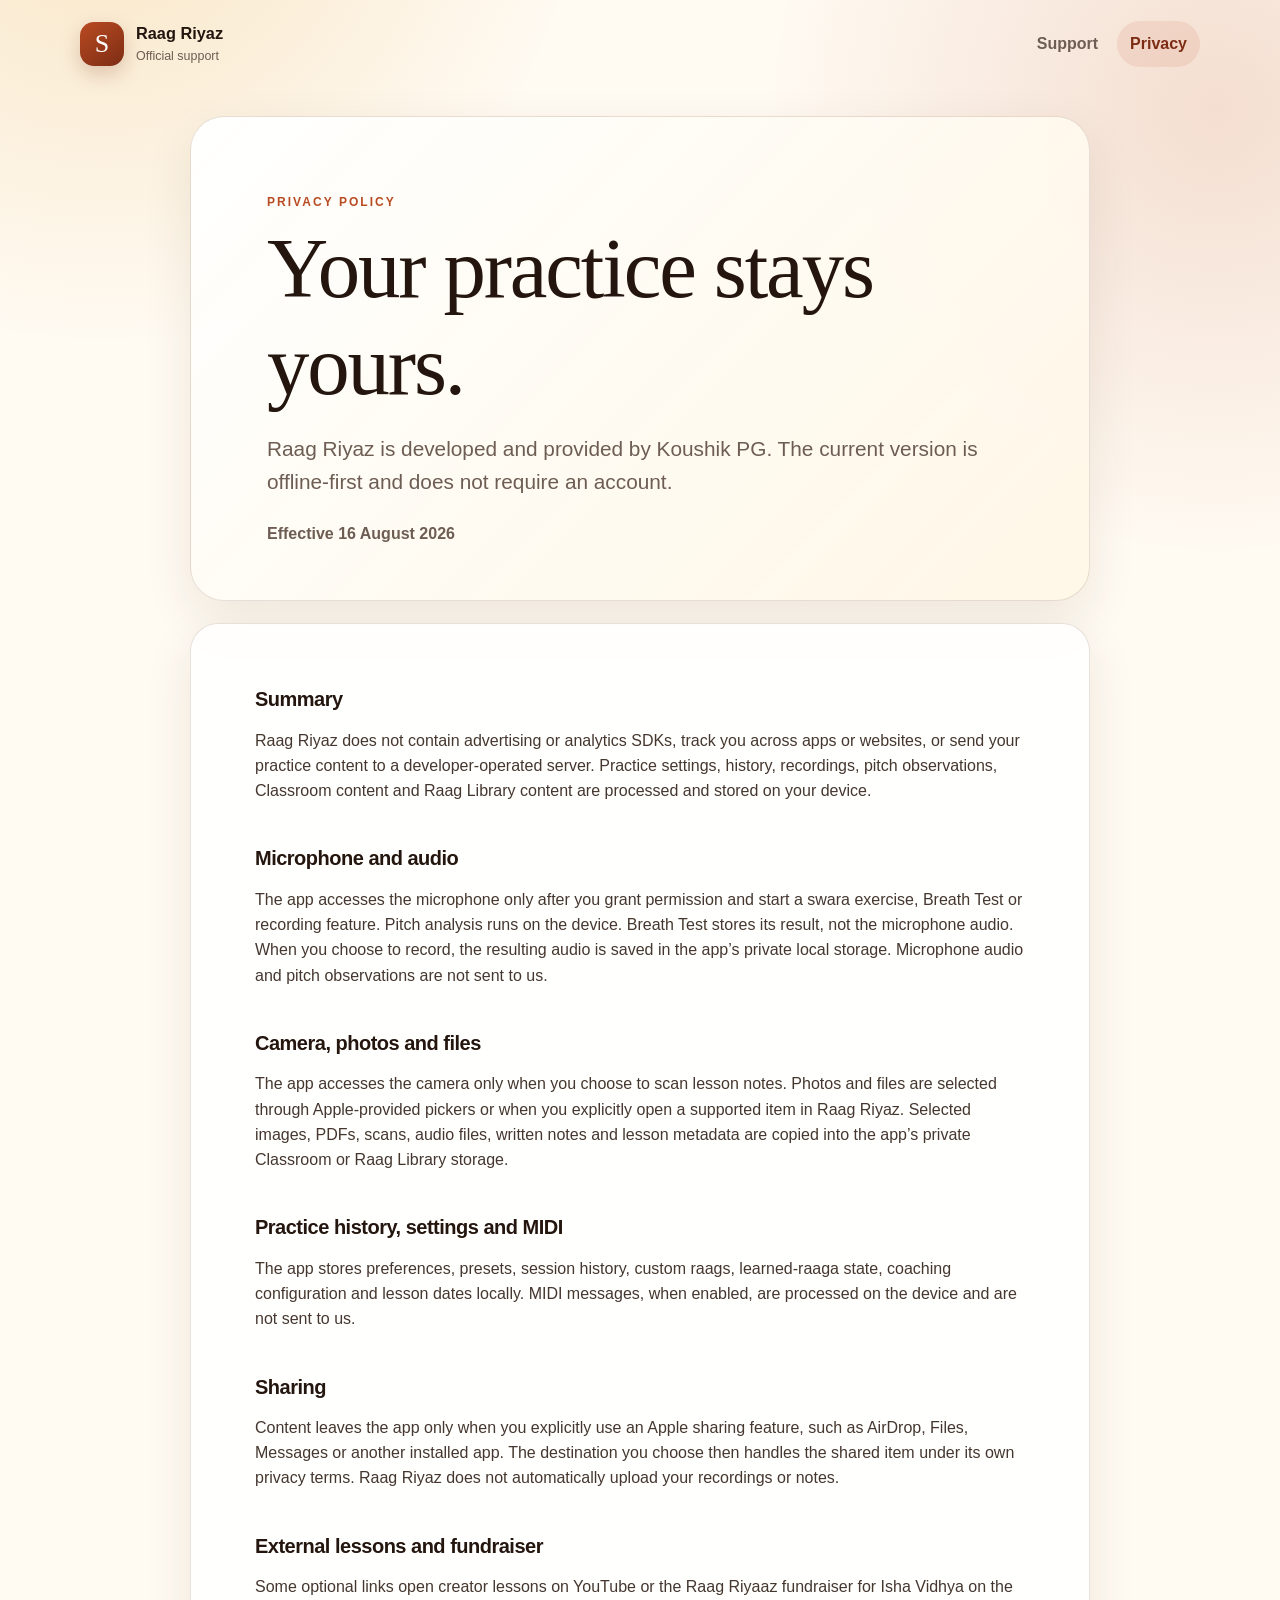
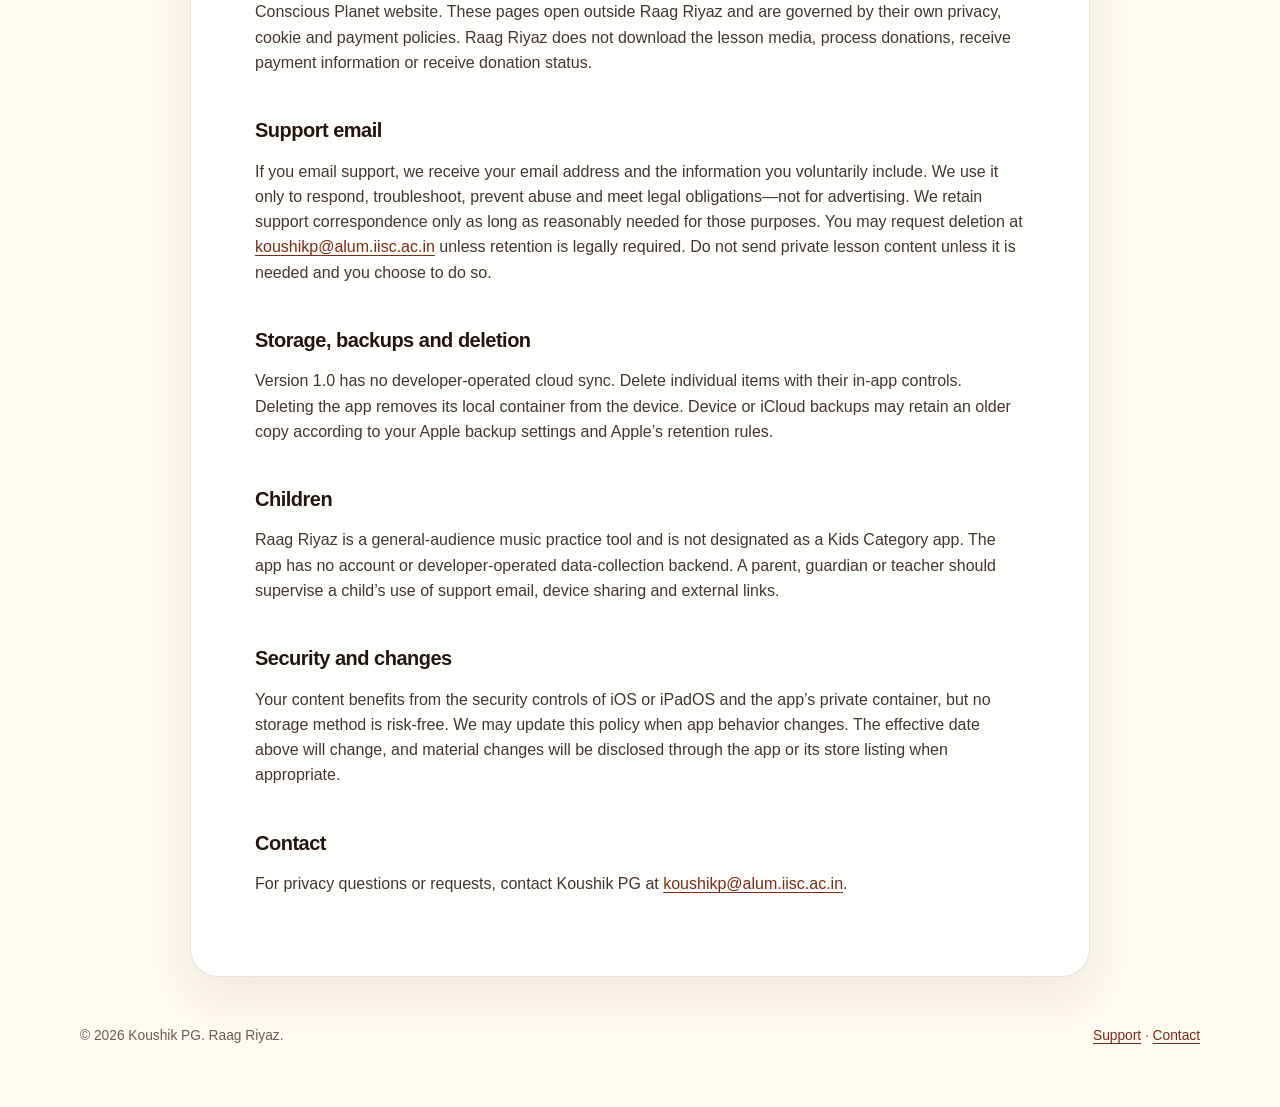
==== privacy.html @ 9dfd4de0 "Clarify support email and child privacy terms" ====
<!doctype html>
<html lang="en">
<head>
  <meta charset="utf-8">
  <meta name="viewport" content="width=device-width, initial-scale=1">
  <meta name="description" content="Privacy Policy for Raag Riyaz.">
  <title>Privacy Policy — Raag Riyaz</title>
  <link rel="stylesheet" href="styles.css">
</head>
<body>
  <header class="site-header">
    <a class="brand" href="index.html" aria-label="Raag Riyaz support home">
      <span class="brand-mark" aria-hidden="true">S</span>
      <span><strong>Raag Riyaz</strong><small>Official support</small></span>
    </a>
    <nav aria-label="Support navigation">
      <a href="index.html">Support</a>
      <a aria-current="page" href="privacy.html">Privacy</a>
    </nav>
  </header>

  <main class="policy">
    <section class="hero compact">
      <p class="eyebrow">PRIVACY POLICY</p>
      <h1>Your practice stays yours.</h1>
      <p class="lede">Raag Riyaz is developed and provided by Koushik PG. The current version is offline-first and does not require an account.</p>
      <p class="effective">Effective 16 August 2026</p>
    </section>

    <article class="policy-body">
      <h2>Summary</h2>
      <p>Raag Riyaz does not contain advertising or analytics SDKs, track you across apps or websites, or send your practice content to a developer-operated server. Practice settings, history, recordings, pitch observations, Classroom content and Raag Library content are processed and stored on your device.</p>

      <h2>Microphone and audio</h2>
      <p>The app accesses the microphone only after you grant permission and start a swara exercise, Breath Test or recording feature. Pitch analysis runs on the device. Breath Test stores its result, not the microphone audio. When you choose to record, the resulting audio is saved in the app’s private local storage. Microphone audio and pitch observations are not sent to us.</p>

      <h2>Camera, photos and files</h2>
      <p>The app accesses the camera only when you choose to scan lesson notes. Photos and files are selected through Apple-provided pickers or when you explicitly open a supported item in Raag Riyaz. Selected images, PDFs, scans, audio files, written notes and lesson metadata are copied into the app’s private Classroom or Raag Library storage.</p>

      <h2>Practice history, settings and MIDI</h2>
      <p>The app stores preferences, presets, session history, custom raags, learned-raaga state, coaching configuration and lesson dates locally. MIDI messages, when enabled, are processed on the device and are not sent to us.</p>

      <h2>Sharing</h2>
      <p>Content leaves the app only when you explicitly use an Apple sharing feature, such as AirDrop, Files, Messages or another installed app. The destination you choose then handles the shared item under its own privacy terms. Raag Riyaz does not automatically upload your recordings or notes.</p>

      <h2>External lessons and fundraiser</h2>
      <p>Some optional links open creator lessons on YouTube or the Raag Riyaaz fundraiser for Isha Vidhya on the Conscious Planet website. These pages open outside Raag Riyaz and are governed by their own privacy, cookie and payment policies. Raag Riyaz does not download the lesson media, process donations, receive payment information or receive donation status.</p>

      <h2>Support email</h2>
      <p>If you email support, we receive your email address and the information you voluntarily include. We use it only to respond, troubleshoot, prevent abuse and meet legal obligations—not for advertising. We retain support correspondence only as long as reasonably needed for those purposes. You may request deletion at <a href="mailto:koushikp@alum.iisc.ac.in">koushikp@alum.iisc.ac.in</a> unless retention is legally required. Do not send private lesson content unless it is needed and you choose to do so.</p>

      <h2>Storage, backups and deletion</h2>
      <p>Version 1.0 has no developer-operated cloud sync. Delete individual items with their in-app controls. Deleting the app removes its local container from the device. Device or iCloud backups may retain an older copy according to your Apple backup settings and Apple’s retention rules.</p>

      <h2>Children</h2>
      <p>Raag Riyaz is a general-audience music practice tool and is not designated as a Kids Category app. The app has no account or developer-operated data-collection backend. A parent, guardian or teacher should supervise a child’s use of support email, device sharing and external links.</p>

      <h2>Security and changes</h2>
      <p>Your content benefits from the security controls of iOS or iPadOS and the app’s private container, but no storage method is risk-free. We may update this policy when app behavior changes. The effective date above will change, and material changes will be disclosed through the app or its store listing when appropriate.</p>

      <h2>Contact</h2>
      <p>For privacy questions or requests, contact Koushik PG at <a href="mailto:koushikp@alum.iisc.ac.in">koushikp@alum.iisc.ac.in</a>.</p>
    </article>
  </main>

  <footer>
    <p>© 2026 Koushik PG. Raag Riyaz.</p>
    <p><a href="index.html">Support</a> · <a href="mailto:koushikp@alum.iisc.ac.in">Contact</a></p>
  </footer>
</body>
</html>
---- styles.css ----
:root {
  color-scheme: light;
  --ink: #24160f;
  --muted: #6d5d53;
  --paper: #fffaf2;
  --card: rgba(255, 255, 255, 0.86);
  --line: rgba(106, 64, 37, 0.16);
  --saffron: #b94b22;
  --saffron-dark: #7d2c14;
  --gold: #e5ad4b;
  --mint: #1f7569;
  --shadow: 0 18px 50px rgba(71, 39, 18, 0.09);
}

* { box-sizing: border-box; }

html { scroll-behavior: smooth; }

body {
  margin: 0;
  color: var(--ink);
  background:
    radial-gradient(circle at 8% -5%, rgba(229, 173, 75, 0.28), transparent 30rem),
    radial-gradient(circle at 95% 4%, rgba(185, 75, 34, 0.16), transparent 28rem),
    var(--paper);
  font-family: -apple-system, BlinkMacSystemFont, "Segoe UI", sans-serif;
  line-height: 1.58;
}

a { color: var(--saffron-dark); text-underline-offset: 0.2em; }
a:hover { color: var(--saffron); }

.site-header,
main,
footer {
  width: min(1120px, calc(100% - 40px));
  margin-inline: auto;
}

.site-header {
  min-height: 88px;
  display: flex;
  align-items: center;
  justify-content: space-between;
  gap: 24px;
}

.brand {
  display: inline-flex;
  align-items: center;
  gap: 12px;
  color: var(--ink);
  text-decoration: none;
}

.brand-mark {
  width: 44px;
  height: 44px;
  display: grid;
  place-items: center;
  border-radius: 14px;
  color: white;
  font-family: Georgia, serif;
  font-size: 26px;
  background: linear-gradient(145deg, var(--saffron), var(--saffron-dark));
  box-shadow: 0 8px 20px rgba(125, 44, 20, 0.22);
}

.brand strong,
.brand small { display: block; }
.brand strong { font-size: 1.02rem; }
.brand small { color: var(--muted); font-size: 0.78rem; }

nav { display: flex; align-items: center; gap: 6px; }
nav a {
  padding: 10px 13px;
  border-radius: 999px;
  color: var(--muted);
  text-decoration: none;
  font-weight: 650;
}
nav a[aria-current="page"] { color: var(--saffron-dark); background: rgba(185, 75, 34, 0.10); }

.hero {
  margin-top: 28px;
  padding: clamp(36px, 7vw, 76px);
  border: 1px solid var(--line);
  border-radius: 34px;
  background: linear-gradient(135deg, rgba(255,255,255,0.94), rgba(255,246,229,0.90));
  box-shadow: var(--shadow);
}

.hero.compact { padding-bottom: clamp(32px, 5vw, 54px); }
.eyebrow { margin: 0 0 8px; color: var(--saffron); font-size: 0.75rem; font-weight: 800; letter-spacing: 0.17em; }
h1, h2 { line-height: 1.14; letter-spacing: -0.025em; }
h1 { max-width: 780px; margin: 0; font-family: Georgia, serif; font-size: clamp(2.5rem, 7vw, 5.3rem); font-weight: 500; }
h2 { margin-top: 0; font-size: 1.25rem; }
.lede { max-width: 760px; margin: 20px 0 0; color: var(--muted); font-size: clamp(1.05rem, 2vw, 1.3rem); }
.effective { margin: 22px 0 0; color: var(--muted); font-weight: 650; }

.hero-actions { display: flex; flex-wrap: wrap; gap: 12px; margin-top: 30px; }
.button {
  min-height: 48px;
  display: inline-flex;
  align-items: center;
  justify-content: center;
  padding: 12px 19px;
  border-radius: 14px;
  font-weight: 750;
  text-decoration: none;
}
.button.primary { color: white; background: var(--saffron-dark); }
.button.primary:hover { color: white; background: var(--saffron); }
.button.secondary { color: var(--saffron-dark); border: 1px solid var(--line); background: white; }

.card-grid { display: grid; grid-template-columns: repeat(2, minmax(0, 1fr)); gap: 18px; margin-top: 22px; }
.card, .status-card, .policy-body {
  border: 1px solid var(--line);
  background: var(--card);
  box-shadow: var(--shadow);
}
.card { padding: 28px; border-radius: 24px; }
.card p:last-child { margin-bottom: 0; }
.note { color: var(--muted); font-size: 0.92rem; }
.status-card { margin-top: 22px; padding: 30px; border-radius: 24px; border-left: 5px solid var(--mint); }

.policy { width: min(900px, calc(100% - 40px)); }
.policy-body { margin-top: 22px; padding: clamp(28px, 6vw, 64px); border-radius: 28px; }
.policy-body h2 { margin-top: 2.2em; }
.policy-body h2:first-child { margin-top: 0; }
.policy-body p { color: #45372f; }

footer {
  display: flex;
  justify-content: space-between;
  gap: 18px;
  padding-block: 34px 46px;
  color: var(--muted);
  font-size: 0.86rem;
}

@media (max-width: 720px) {
  .site-header { align-items: flex-start; padding-top: 20px; }
  nav { flex-direction: column; align-items: stretch; }
  nav a { padding-block: 7px; }
  .hero { margin-top: 18px; padding: 30px 24px; border-radius: 26px; }
  .card-grid { grid-template-columns: 1fr; }
  footer { flex-direction: column; }
}

@media (prefers-reduced-motion: reduce) {
  html { scroll-behavior: auto; }
}
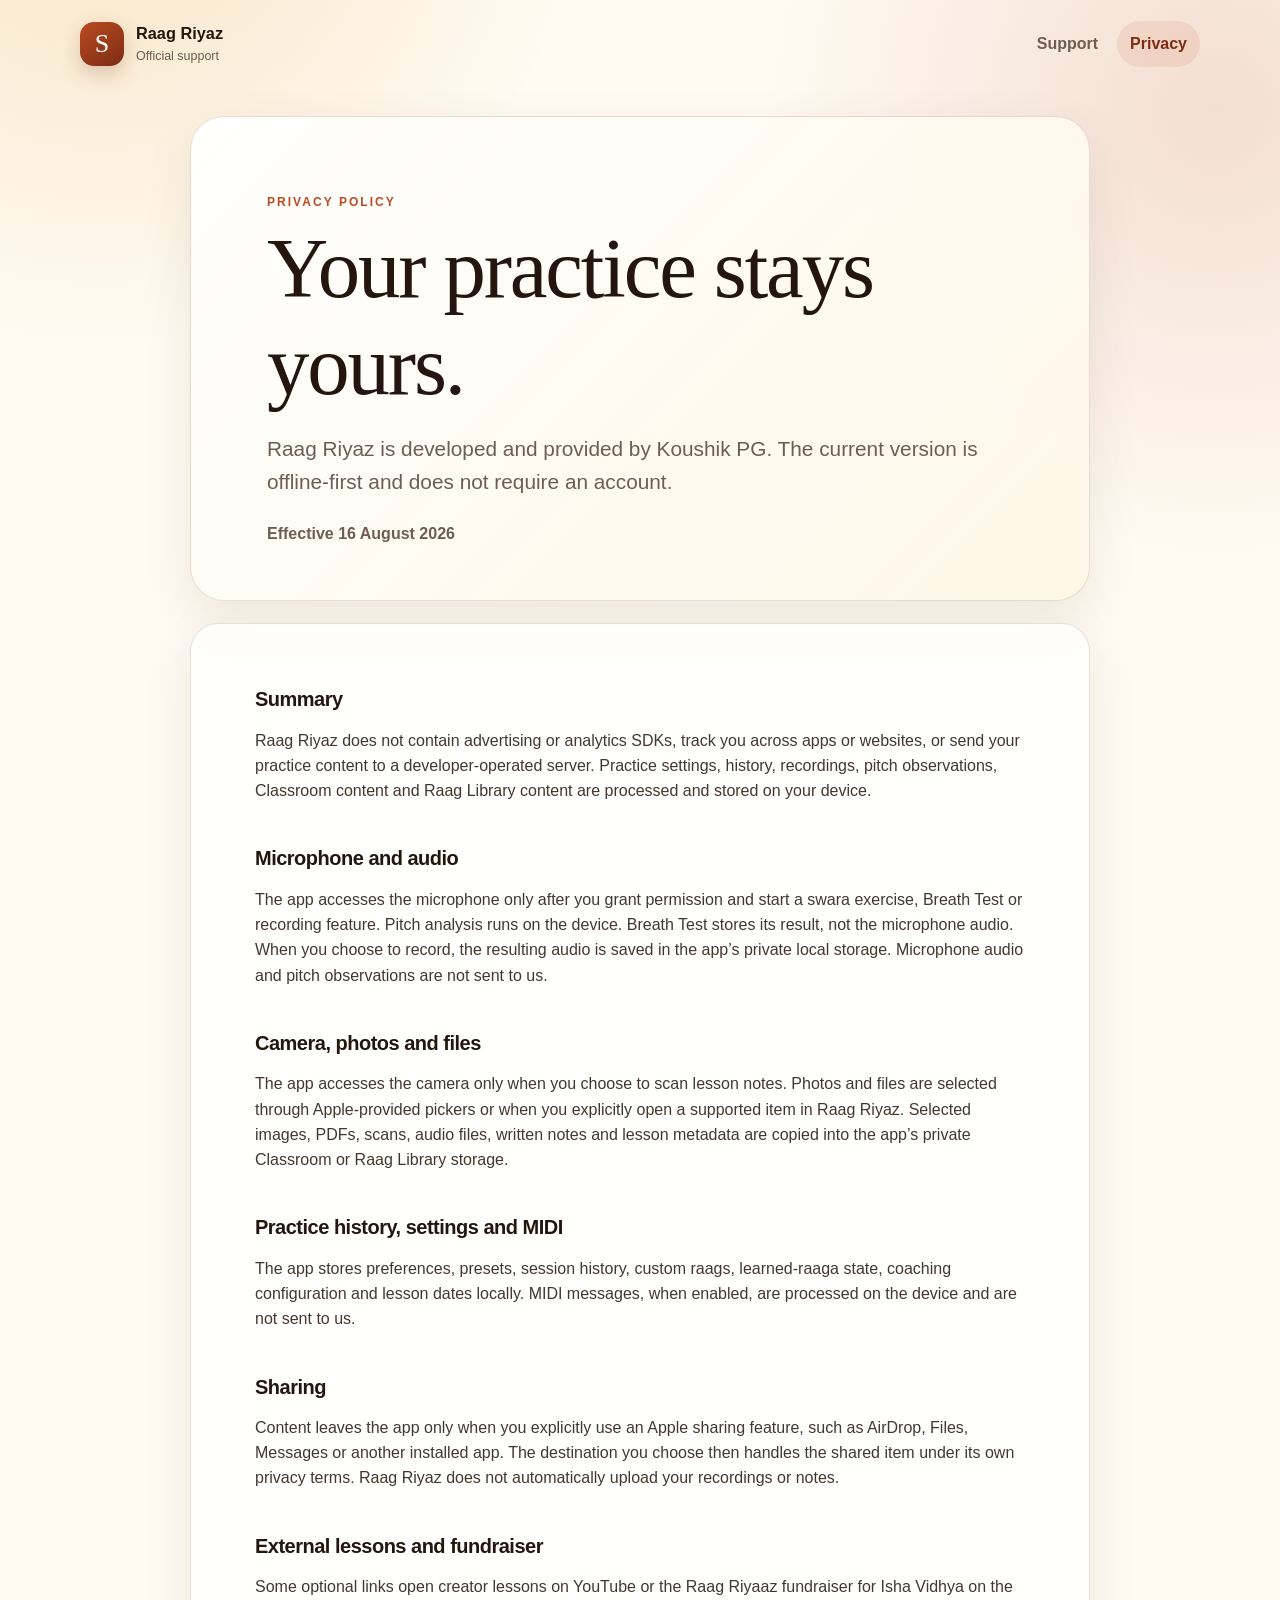
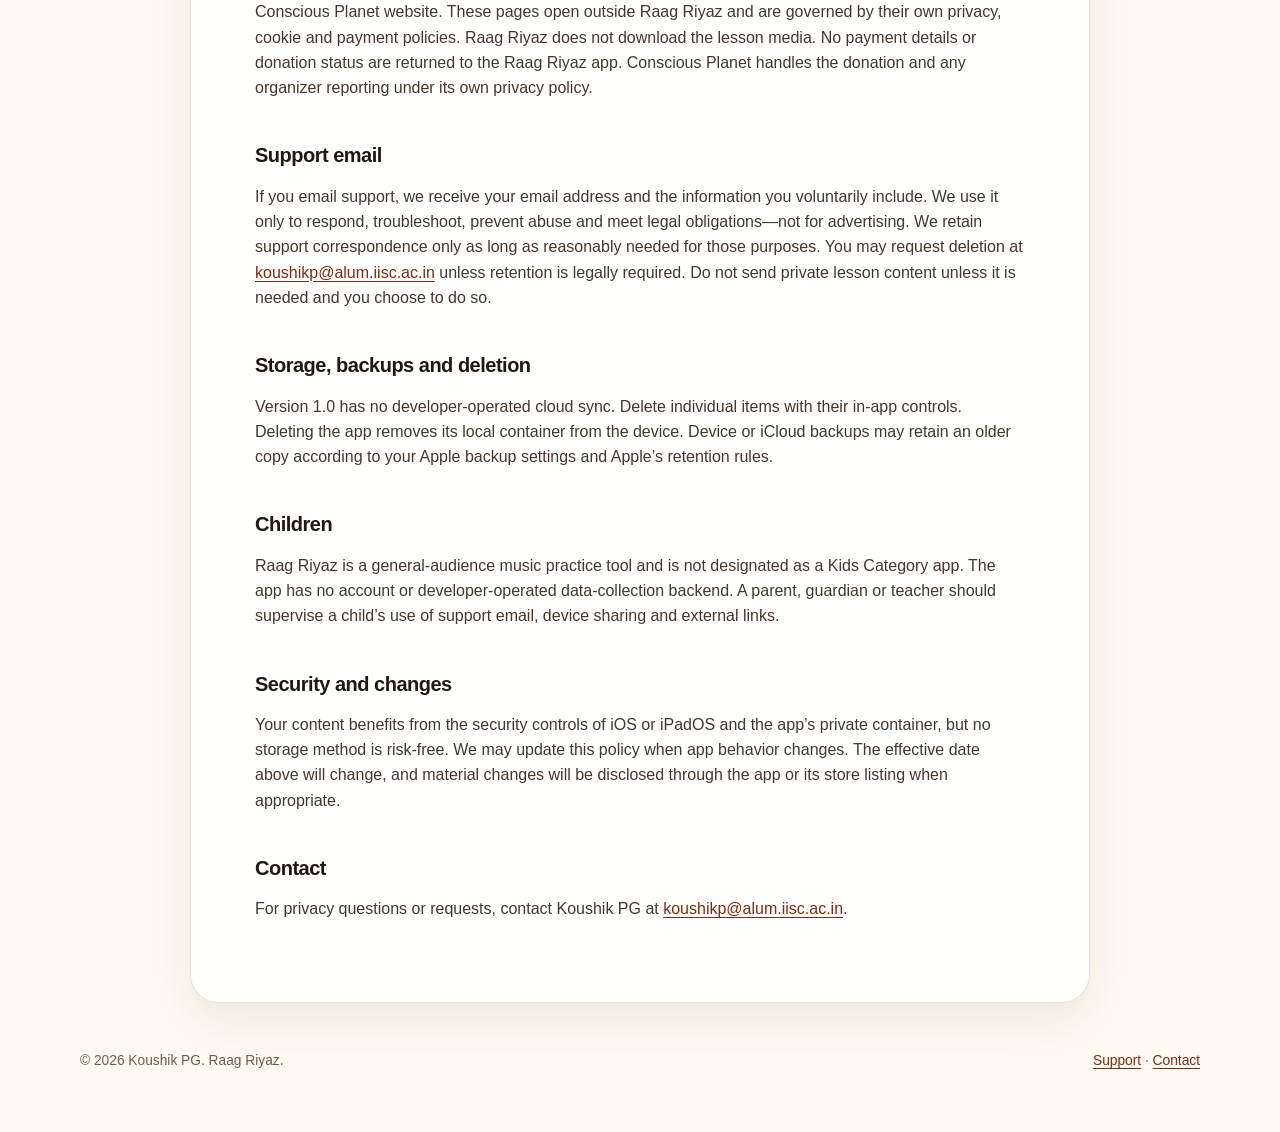
==== commit f3973ffb: "Clarify external fundraiser data handling" ====
--- a/privacy.html
+++ b/privacy.html
@@ -44,7 +44,7 @@
       <p>Content leaves the app only when you explicitly use an Apple sharing feature, such as AirDrop, Files, Messages or another installed app. The destination you choose then handles the shared item under its own privacy terms. Raag Riyaz does not automatically upload your recordings or notes.</p>
 
       <h2>External lessons and fundraiser</h2>
-      <p>Some optional links open creator lessons on YouTube or the Raag Riyaaz fundraiser for Isha Vidhya on the Conscious Planet website. These pages open outside Raag Riyaz and are governed by their own privacy, cookie and payment policies. Raag Riyaz does not download the lesson media, process donations, receive payment information or receive donation status.</p>
+      <p>Some optional links open creator lessons on YouTube or the Raag Riyaaz fundraiser for Isha Vidhya on the Conscious Planet website. These pages open outside Raag Riyaz and are governed by their own privacy, cookie and payment policies. Raag Riyaz does not download the lesson media. No payment details or donation status are returned to the Raag Riyaz app. Conscious Planet handles the donation and any organizer reporting under its own privacy policy.</p>
 
       <h2>Support email</h2>
       <p>If you email support, we receive your email address and the information you voluntarily include. We use it only to respond, troubleshoot, prevent abuse and meet legal obligations—not for advertising. We retain support correspondence only as long as reasonably needed for those purposes. You may request deletion at <a href="mailto:koushikp@alum.iisc.ac.in">koushikp@alum.iisc.ac.in</a> unless retention is legally required. Do not send private lesson content unless it is needed and you choose to do so.</p>
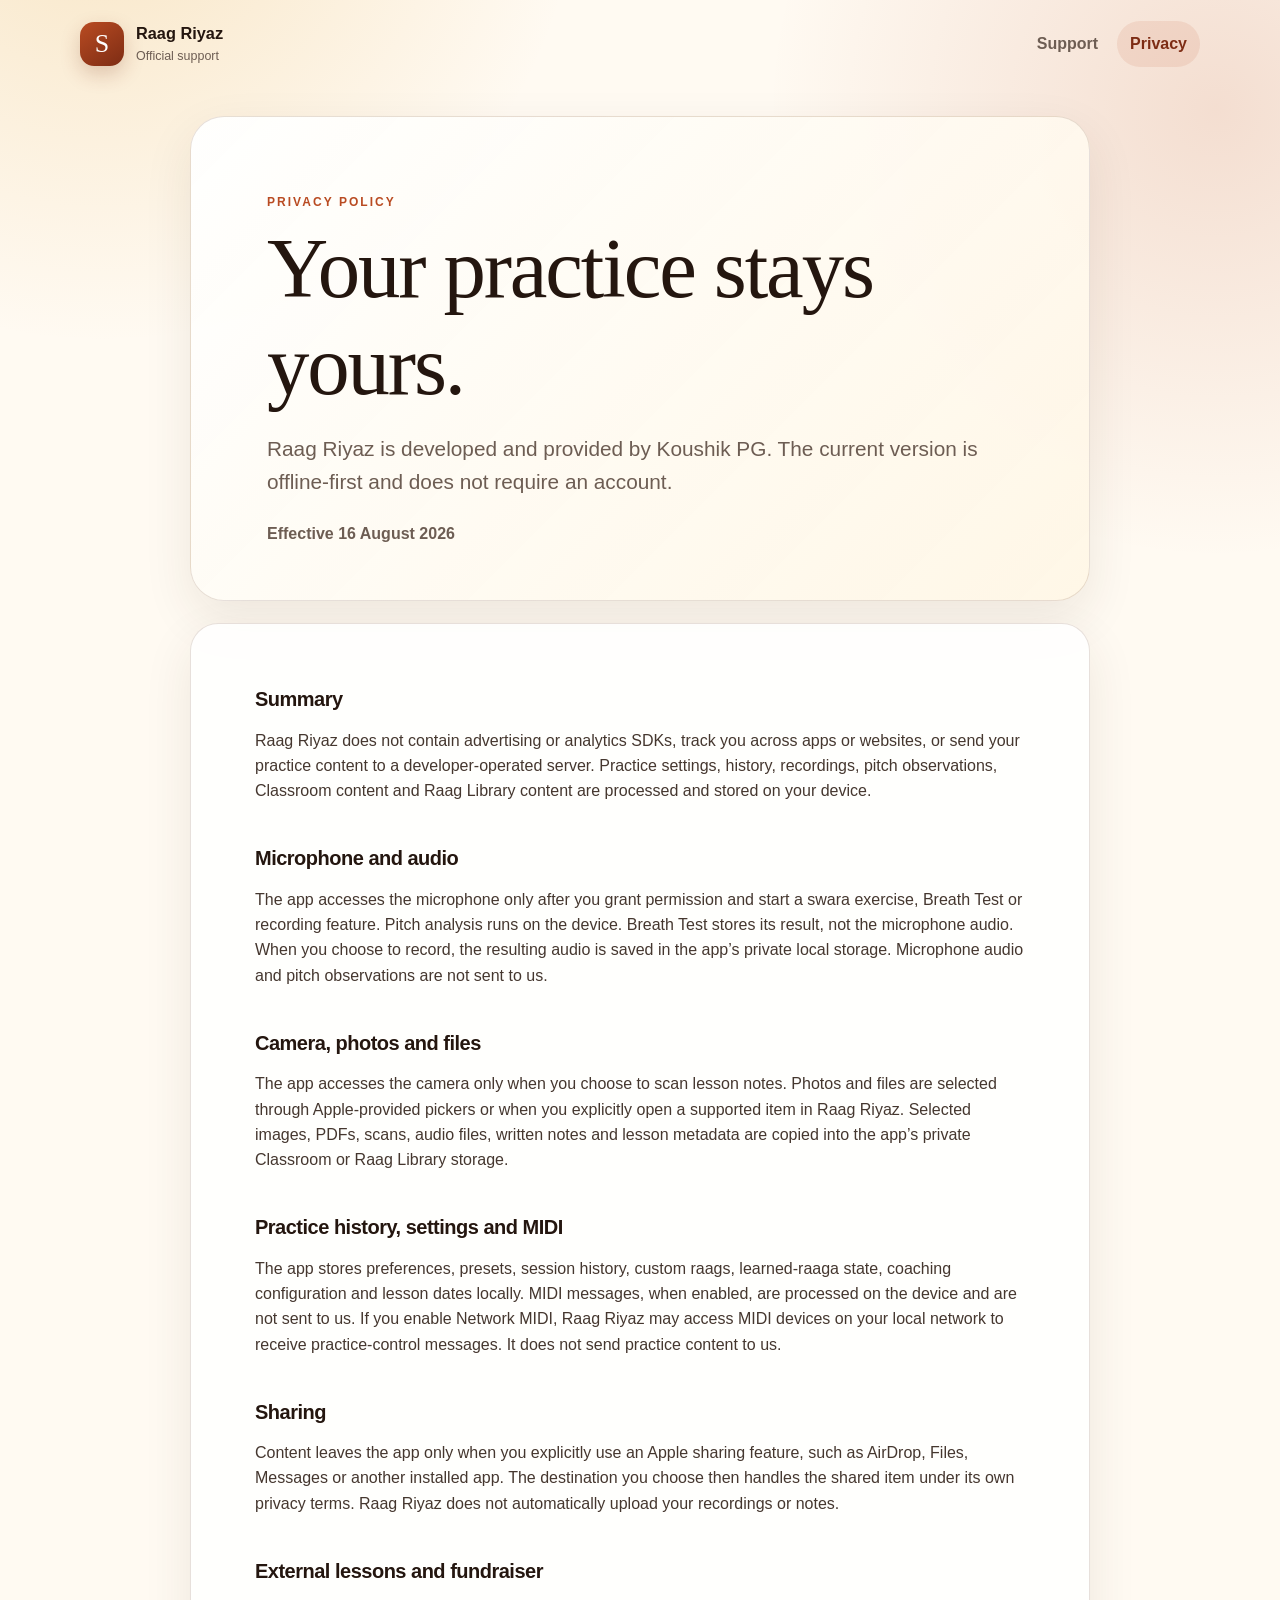
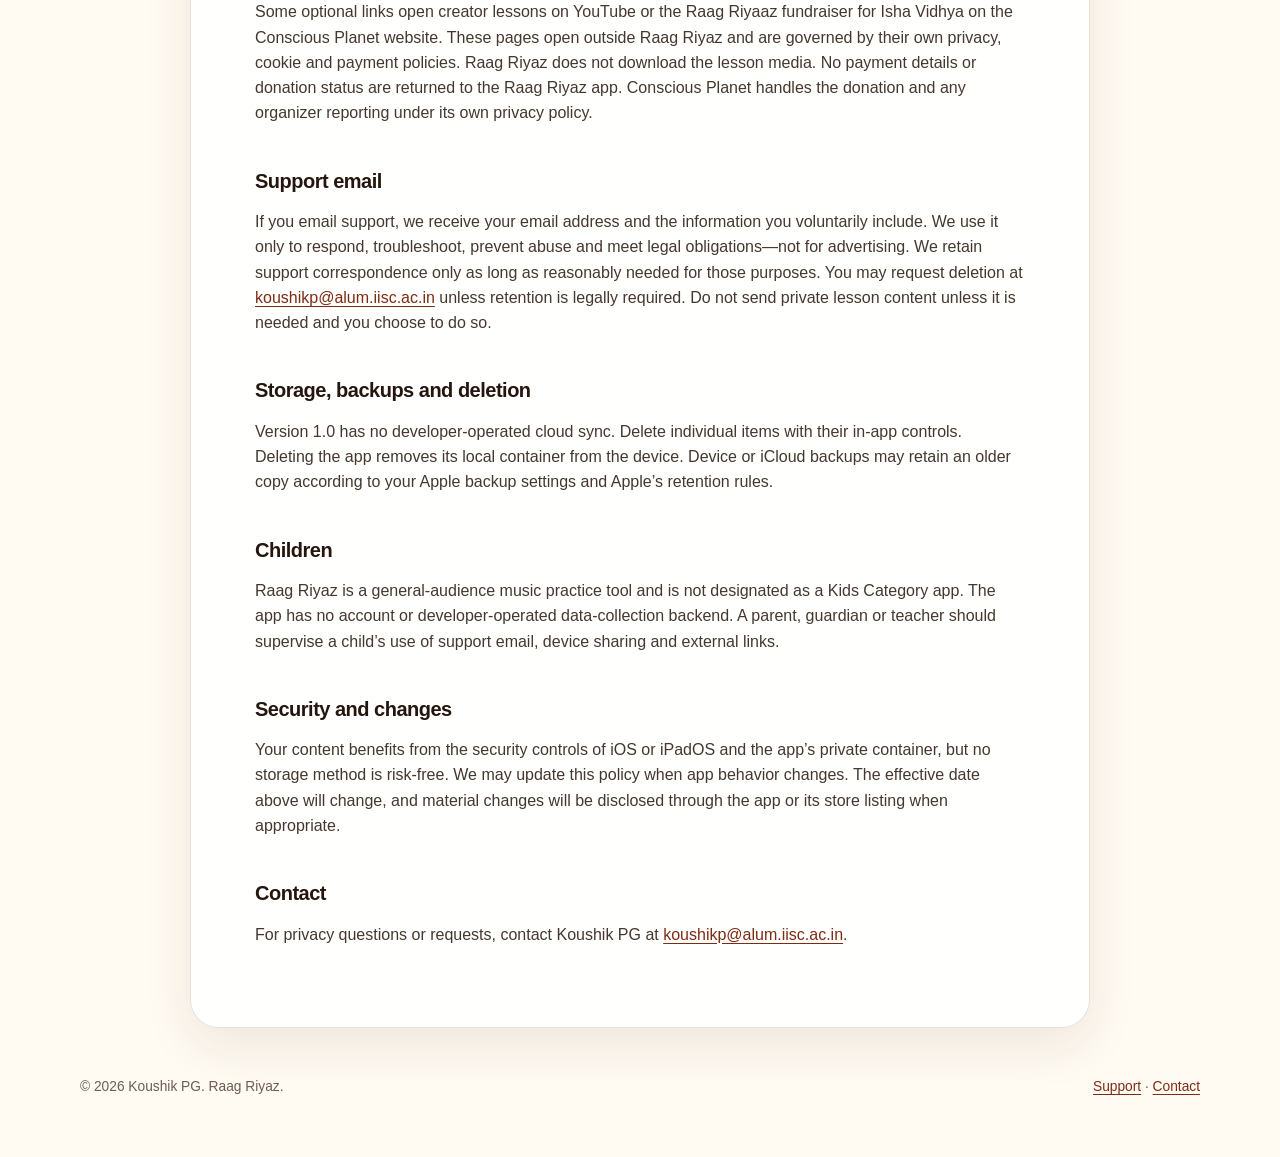
==== commit a3cf9bf8: "Document optional Network MIDI access" ====
--- a/privacy.html
+++ b/privacy.html
@@ -38,7 +38,7 @@
       <p>The app accesses the camera only when you choose to scan lesson notes. Photos and files are selected through Apple-provided pickers or when you explicitly open a supported item in Raag Riyaz. Selected images, PDFs, scans, audio files, written notes and lesson metadata are copied into the app’s private Classroom or Raag Library storage.</p>
 
       <h2>Practice history, settings and MIDI</h2>
-      <p>The app stores preferences, presets, session history, custom raags, learned-raaga state, coaching configuration and lesson dates locally. MIDI messages, when enabled, are processed on the device and are not sent to us.</p>
+      <p>The app stores preferences, presets, session history, custom raags, learned-raaga state, coaching configuration and lesson dates locally. MIDI messages, when enabled, are processed on the device and are not sent to us. If you enable Network MIDI, Raag Riyaz may access MIDI devices on your local network to receive practice-control messages. It does not send practice content to us.</p>
 
       <h2>Sharing</h2>
       <p>Content leaves the app only when you explicitly use an Apple sharing feature, such as AirDrop, Files, Messages or another installed app. The destination you choose then handles the shared item under its own privacy terms. Raag Riyaz does not automatically upload your recordings or notes.</p>
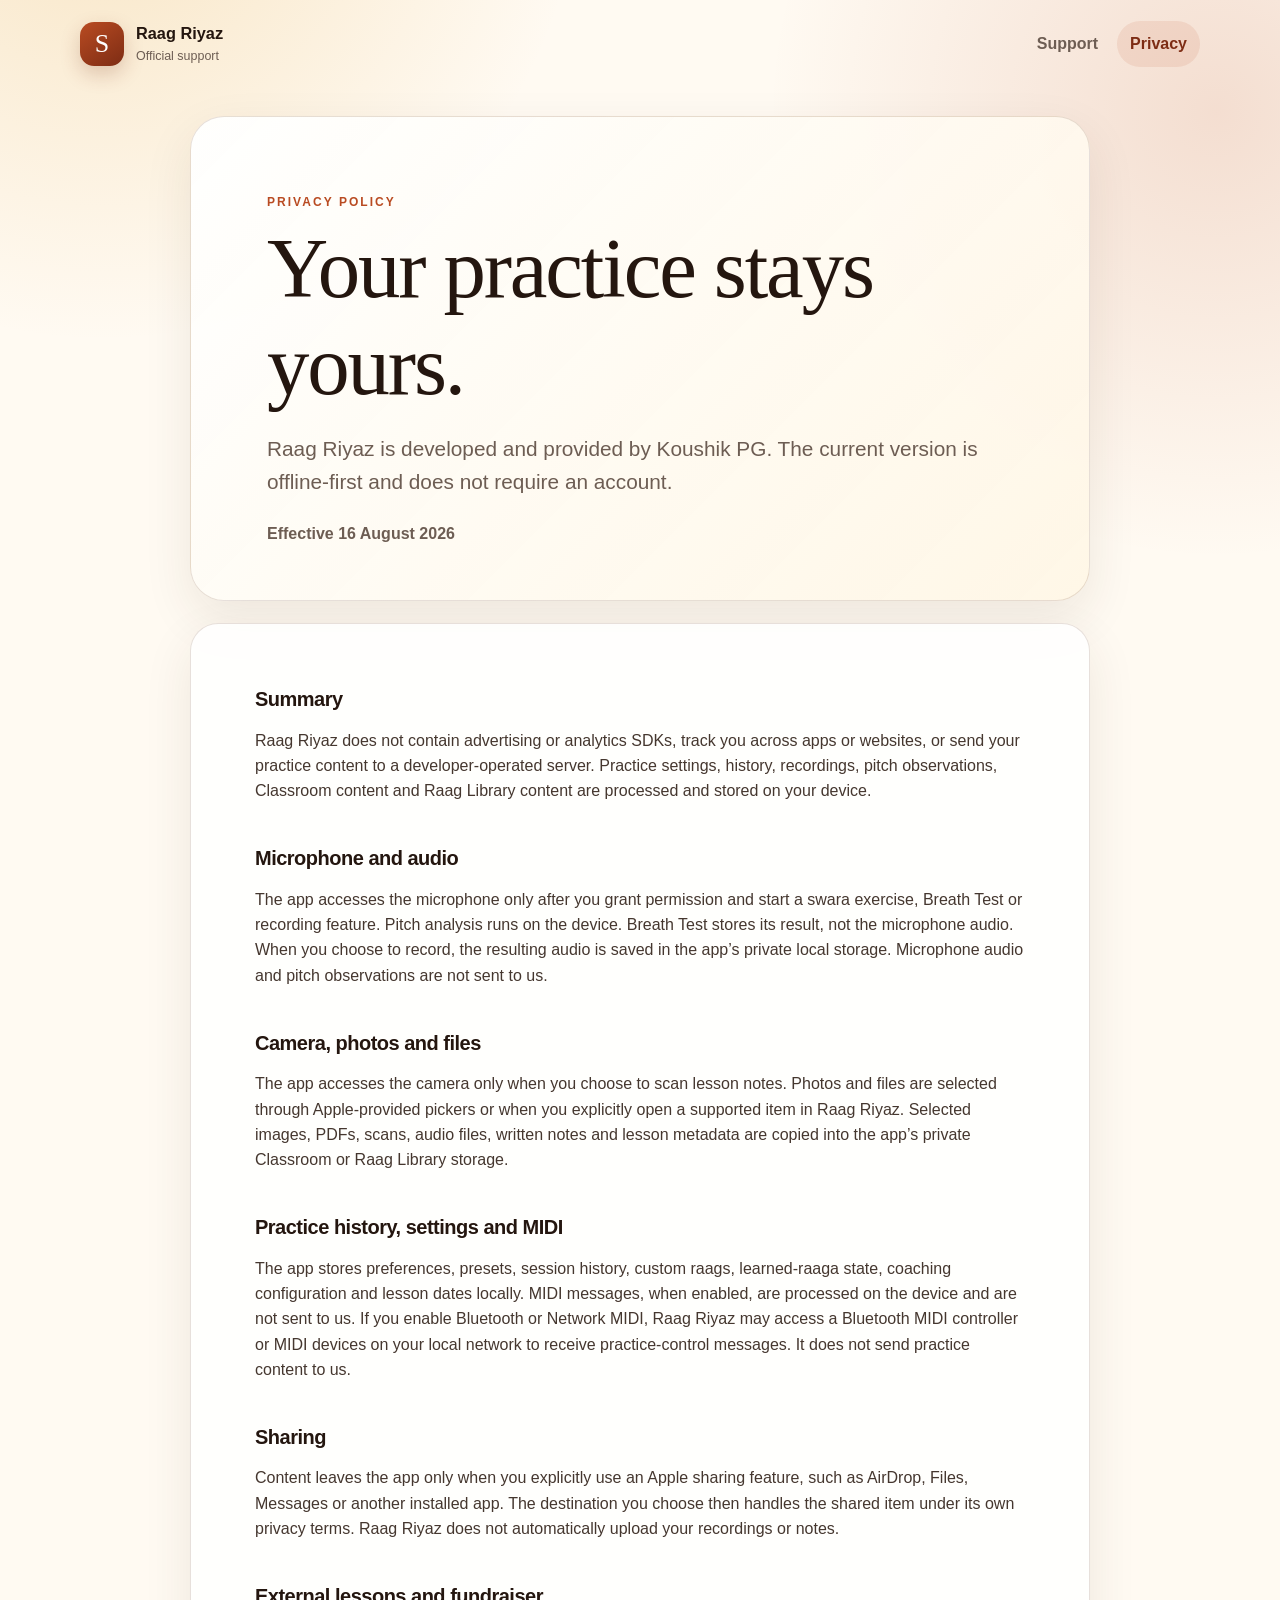
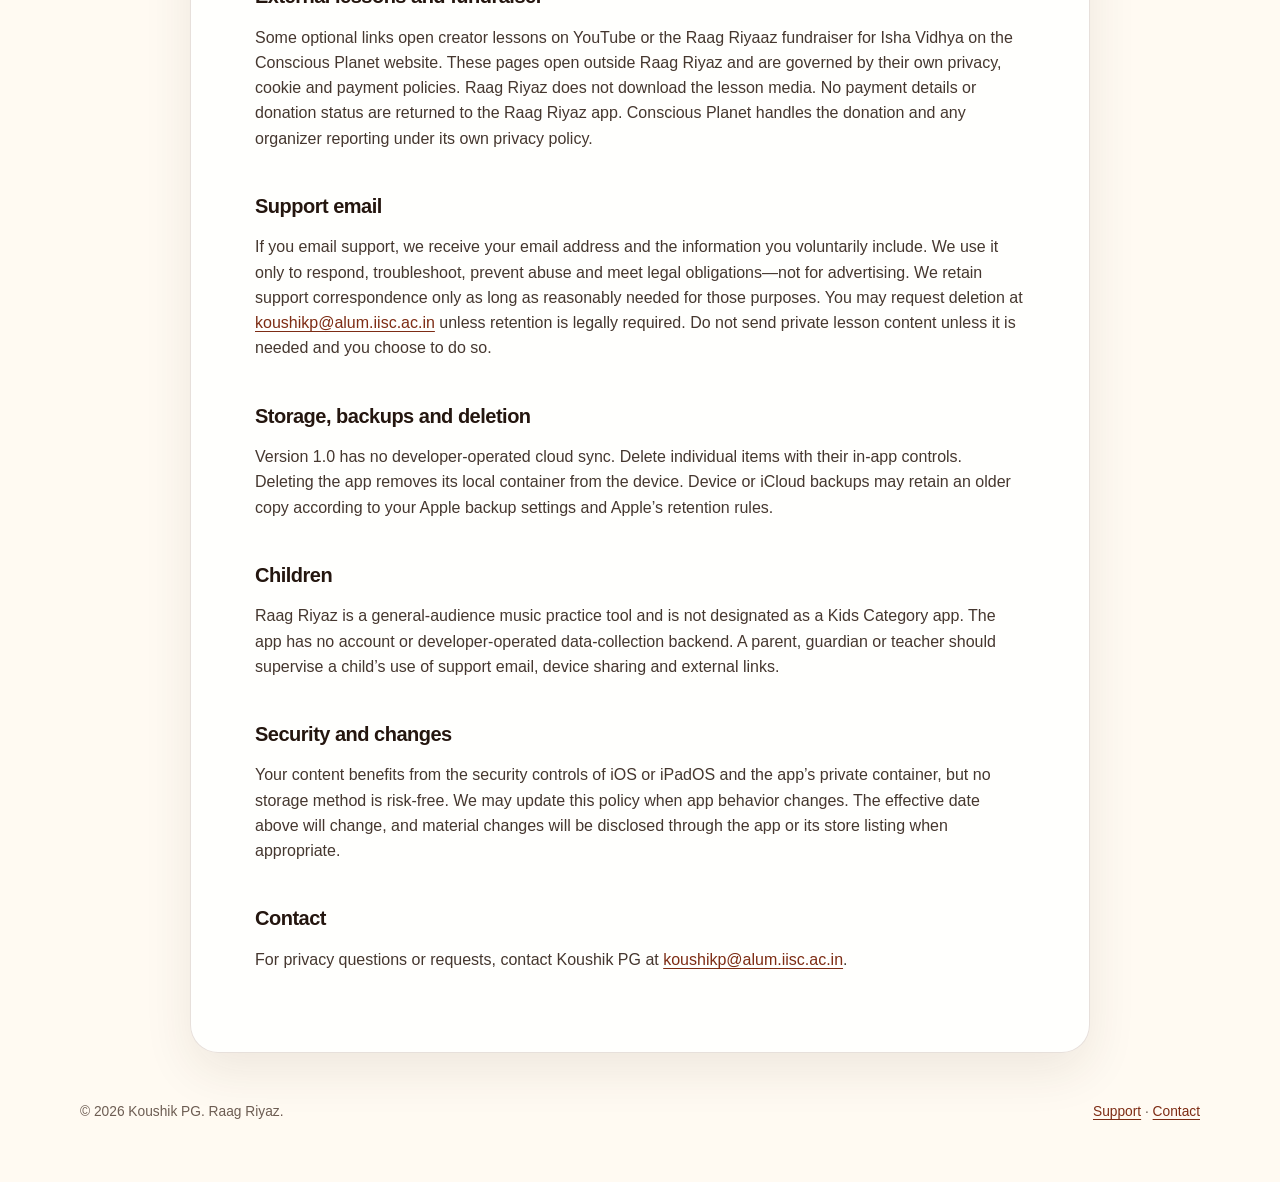
==== commit 53e61cab: "Document optional Bluetooth MIDI access" ====
--- a/privacy.html
+++ b/privacy.html
@@ -38,7 +38,7 @@
       <p>The app accesses the camera only when you choose to scan lesson notes. Photos and files are selected through Apple-provided pickers or when you explicitly open a supported item in Raag Riyaz. Selected images, PDFs, scans, audio files, written notes and lesson metadata are copied into the app’s private Classroom or Raag Library storage.</p>
 
       <h2>Practice history, settings and MIDI</h2>
-      <p>The app stores preferences, presets, session history, custom raags, learned-raaga state, coaching configuration and lesson dates locally. MIDI messages, when enabled, are processed on the device and are not sent to us. If you enable Network MIDI, Raag Riyaz may access MIDI devices on your local network to receive practice-control messages. It does not send practice content to us.</p>
+      <p>The app stores preferences, presets, session history, custom raags, learned-raaga state, coaching configuration and lesson dates locally. MIDI messages, when enabled, are processed on the device and are not sent to us. If you enable Bluetooth or Network MIDI, Raag Riyaz may access a Bluetooth MIDI controller or MIDI devices on your local network to receive practice-control messages. It does not send practice content to us.</p>
 
       <h2>Sharing</h2>
       <p>Content leaves the app only when you explicitly use an Apple sharing feature, such as AirDrop, Files, Messages or another installed app. The destination you choose then handles the shared item under its own privacy terms. Raag Riyaz does not automatically upload your recordings or notes.</p>
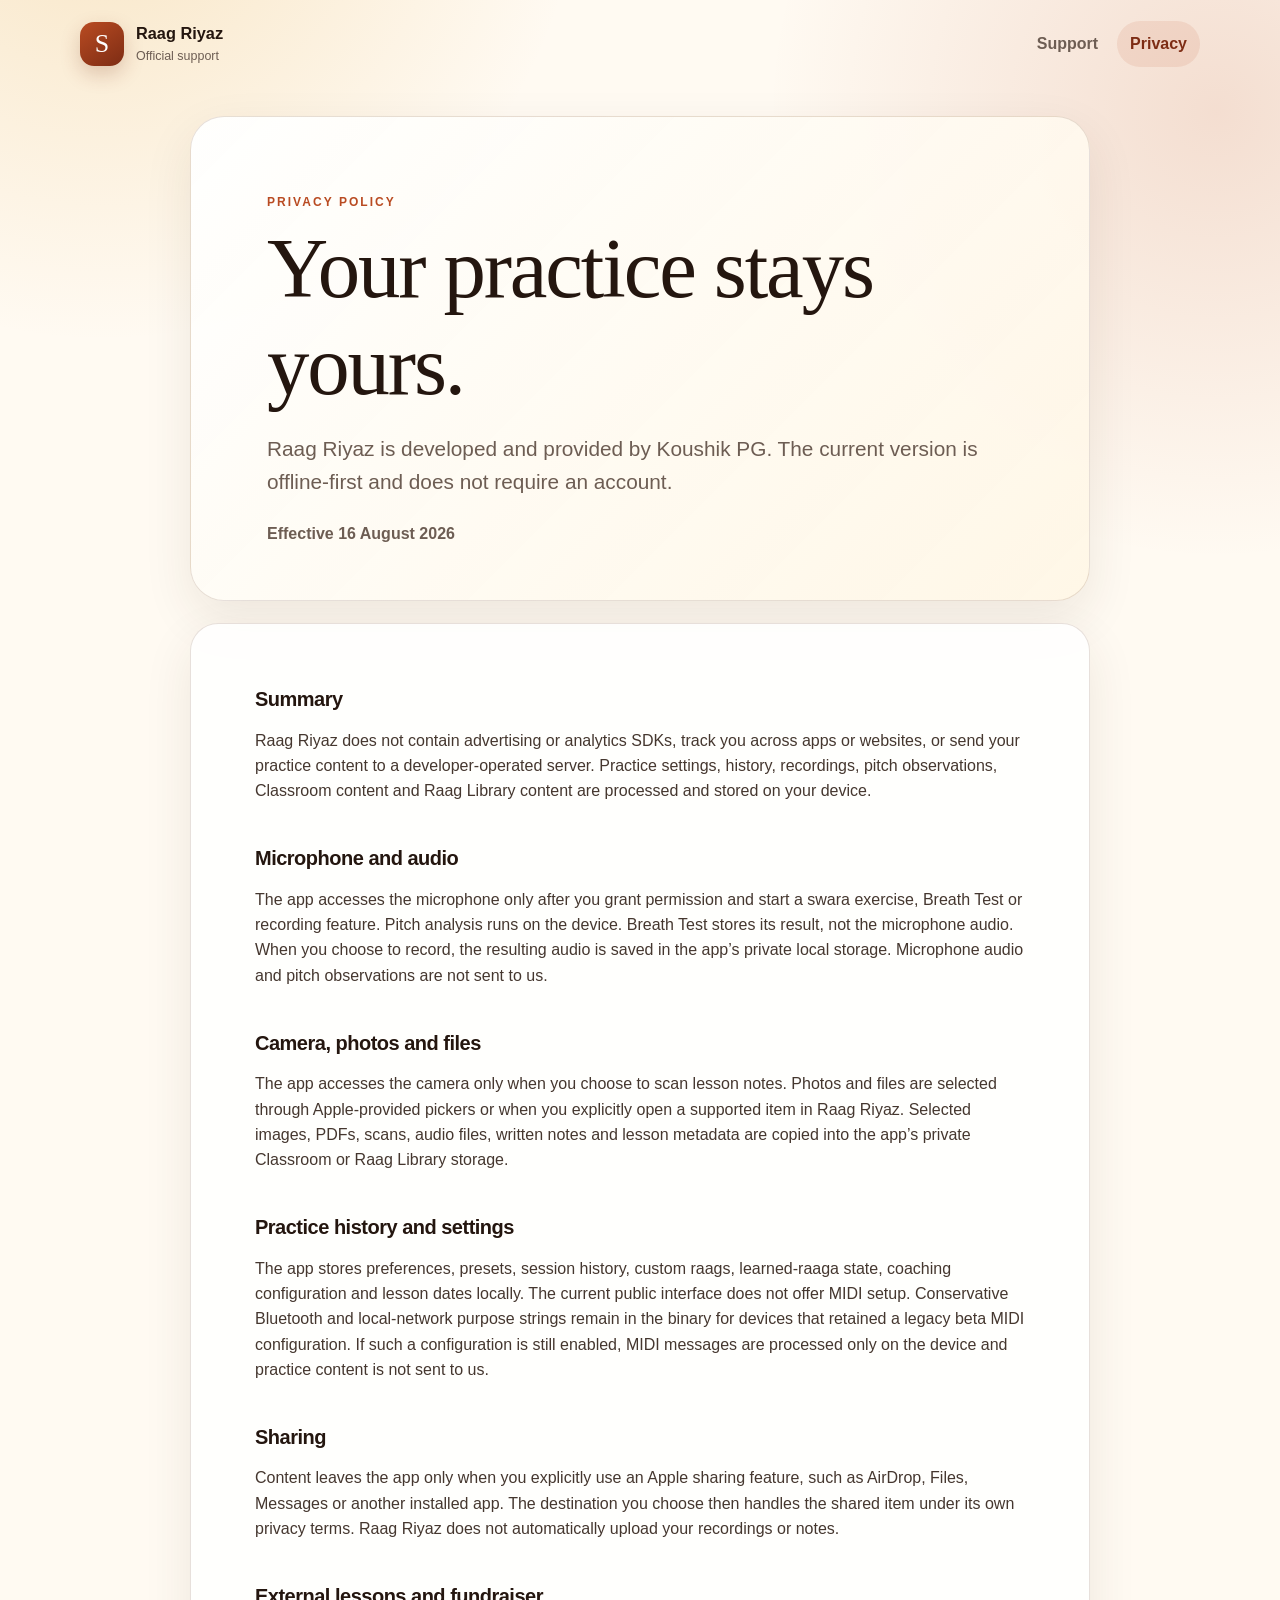
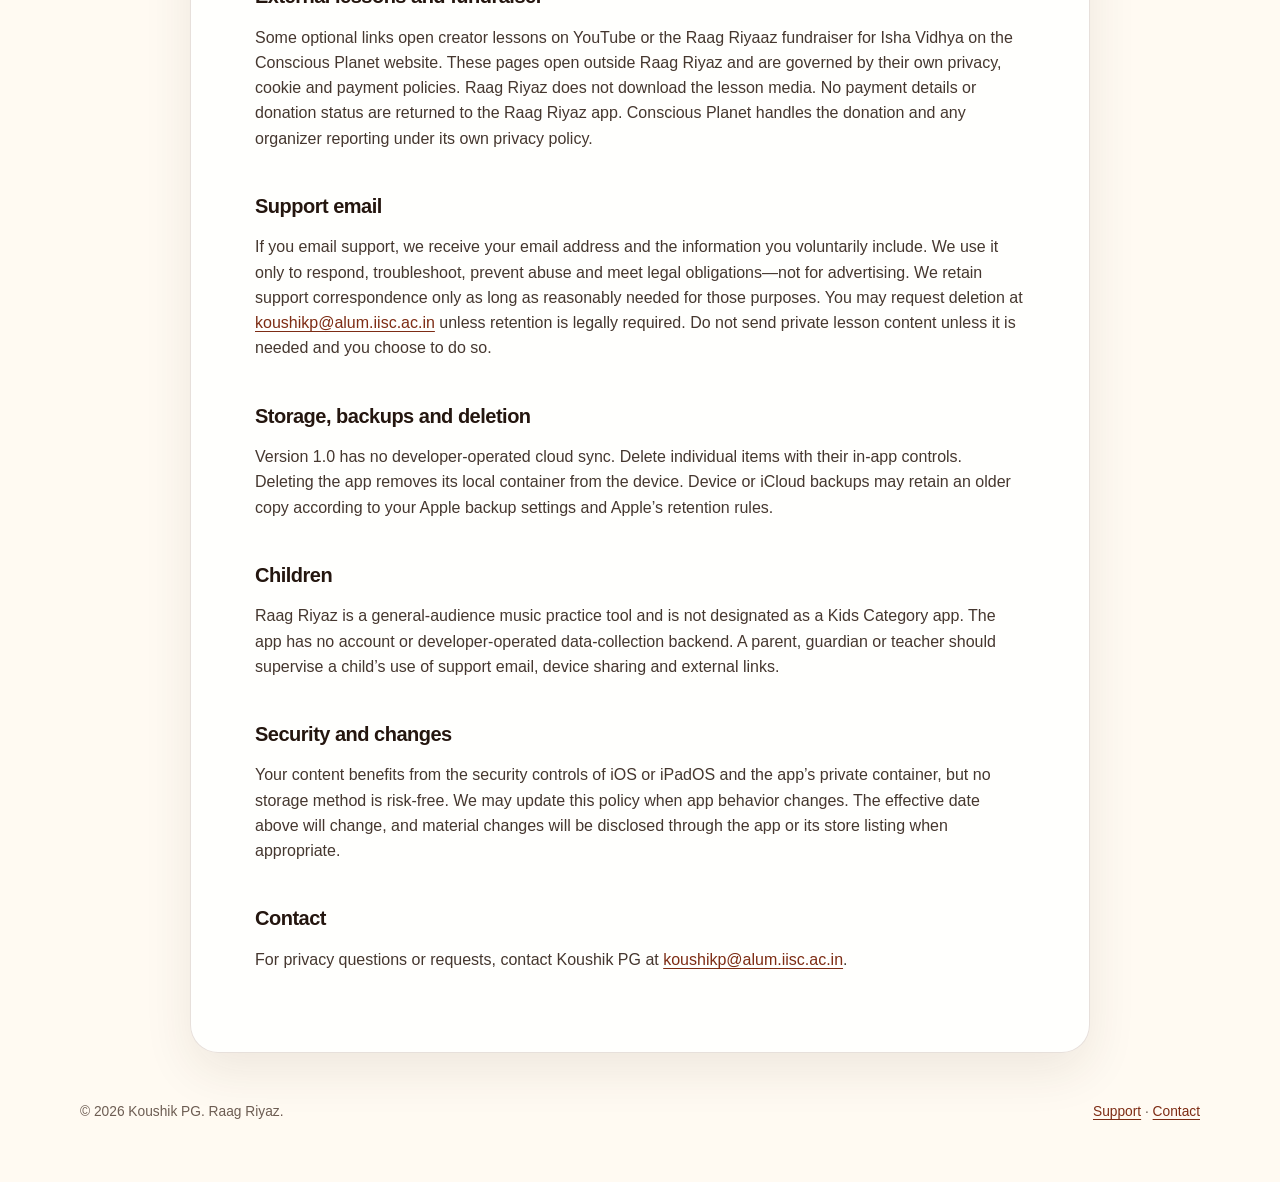
==== commit 3eb08548: "Clarify legacy MIDI privacy disclosure" ====
--- a/privacy.html
+++ b/privacy.html
@@ -37,8 +37,8 @@
       <h2>Camera, photos and files</h2>
       <p>The app accesses the camera only when you choose to scan lesson notes. Photos and files are selected through Apple-provided pickers or when you explicitly open a supported item in Raag Riyaz. Selected images, PDFs, scans, audio files, written notes and lesson metadata are copied into the app’s private Classroom or Raag Library storage.</p>
 
-      <h2>Practice history, settings and MIDI</h2>
-      <p>The app stores preferences, presets, session history, custom raags, learned-raaga state, coaching configuration and lesson dates locally. MIDI messages, when enabled, are processed on the device and are not sent to us. If you enable Bluetooth or Network MIDI, Raag Riyaz may access a Bluetooth MIDI controller or MIDI devices on your local network to receive practice-control messages. It does not send practice content to us.</p>
+      <h2>Practice history and settings</h2>
+      <p>The app stores preferences, presets, session history, custom raags, learned-raaga state, coaching configuration and lesson dates locally. The current public interface does not offer MIDI setup. Conservative Bluetooth and local-network purpose strings remain in the binary for devices that retained a legacy beta MIDI configuration. If such a configuration is still enabled, MIDI messages are processed only on the device and practice content is not sent to us.</p>
 
       <h2>Sharing</h2>
       <p>Content leaves the app only when you explicitly use an Apple sharing feature, such as AirDrop, Files, Messages or another installed app. The destination you choose then handles the shared item under its own privacy terms. Raag Riyaz does not automatically upload your recordings or notes.</p>
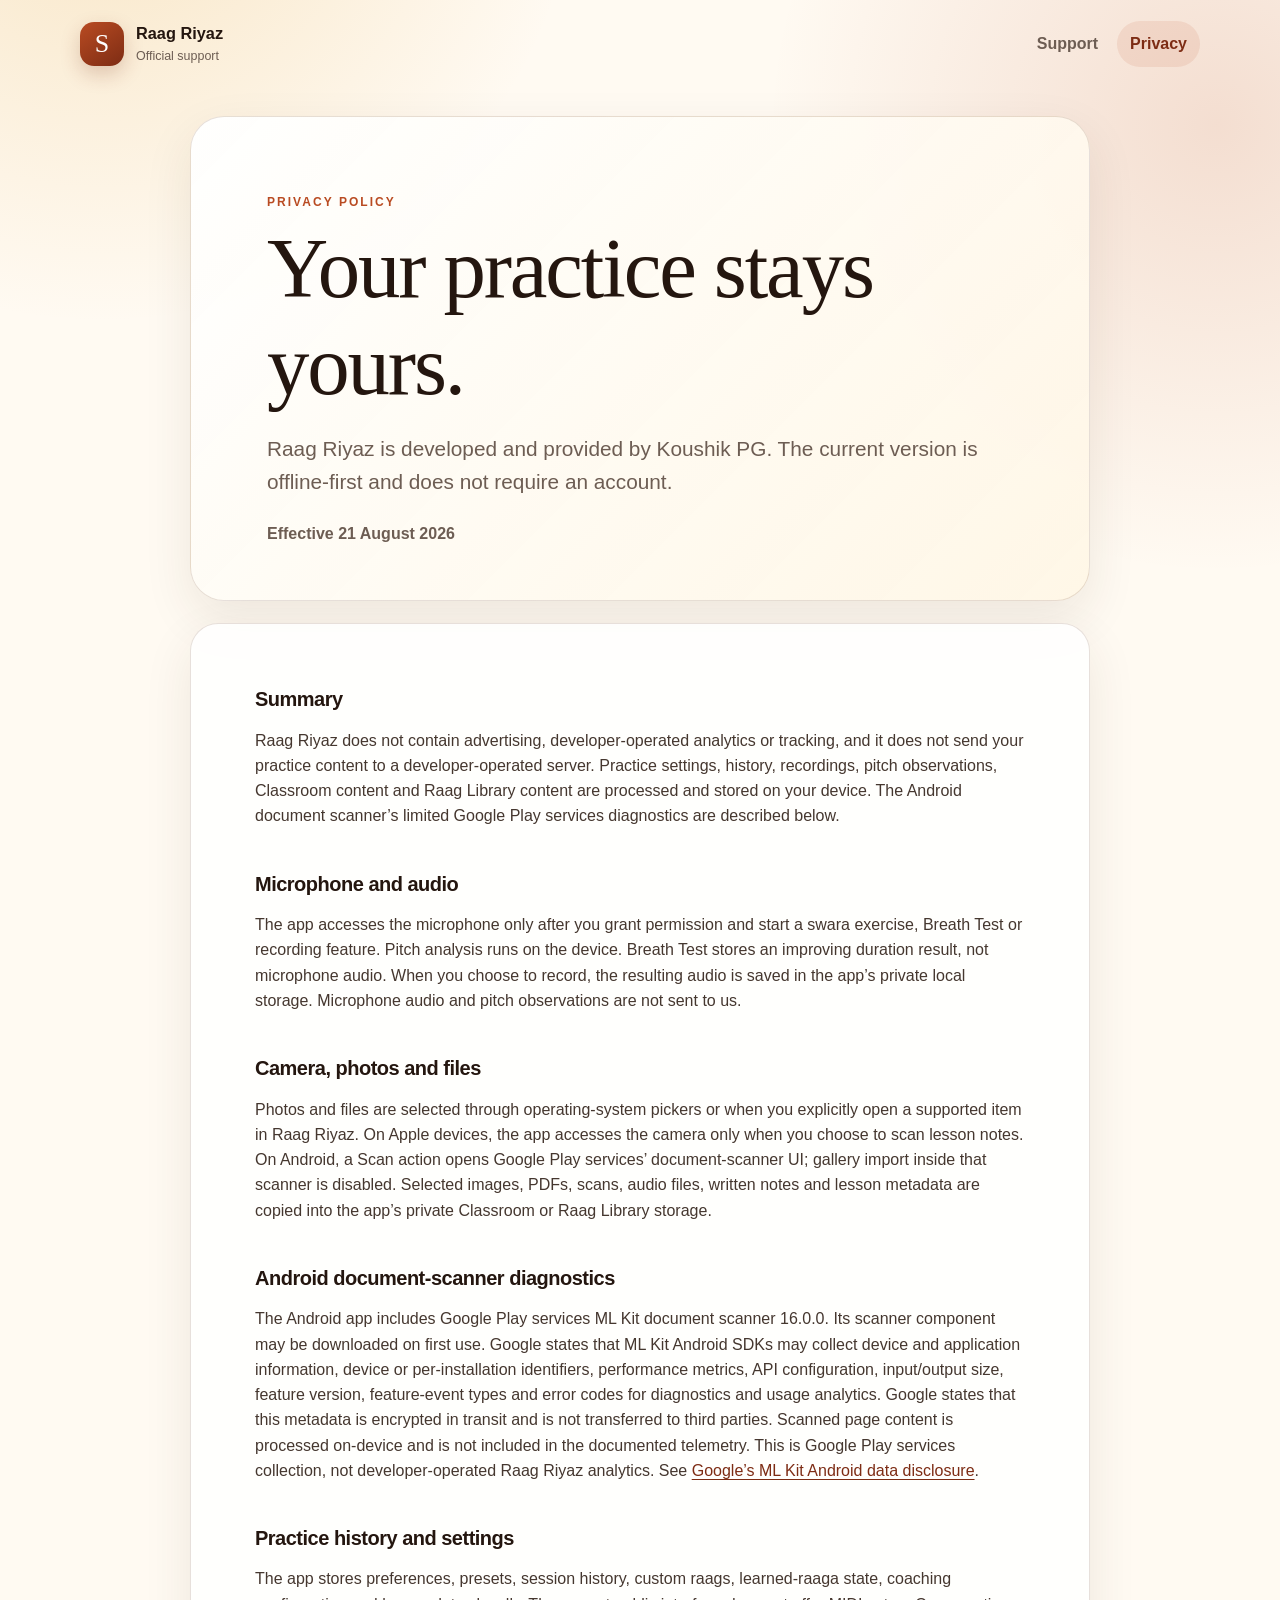
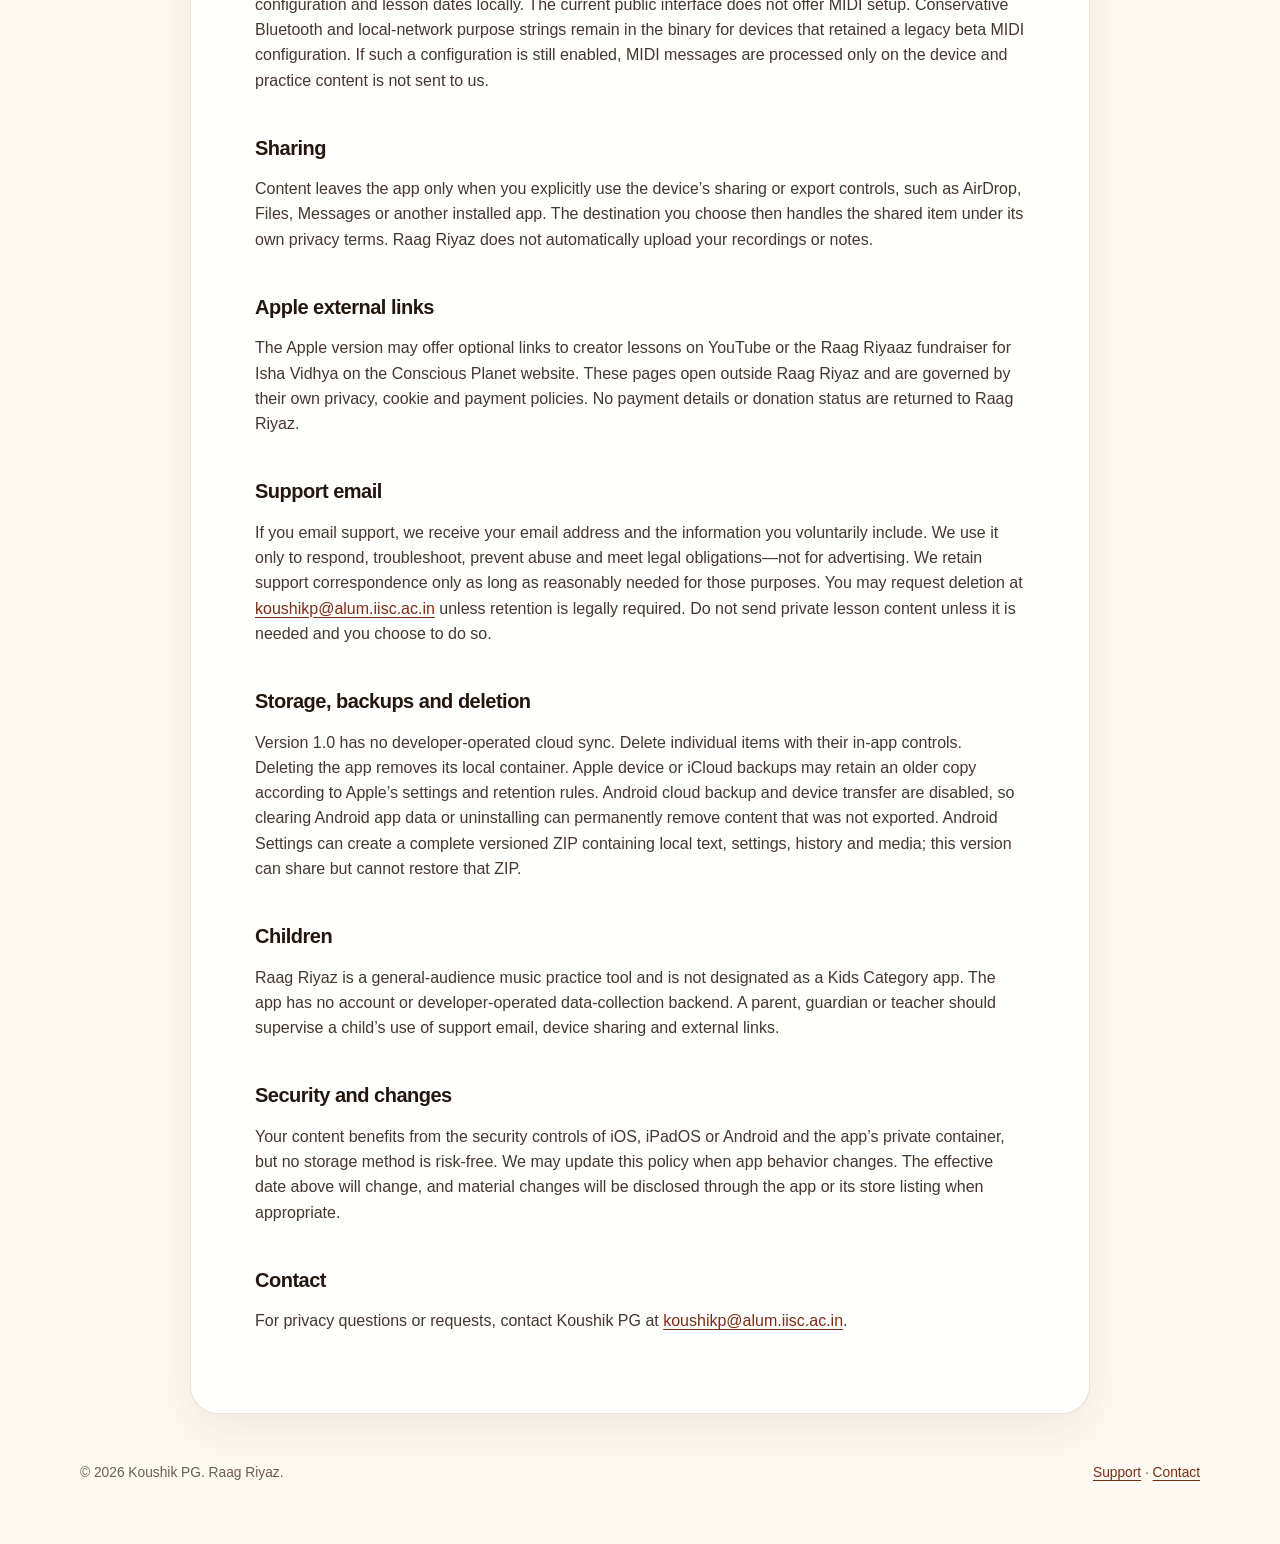
==== commit e2632bc3: "Add Android support and privacy disclosures" ====
--- a/privacy.html
+++ b/privacy.html
@@ -24,39 +24,42 @@
       <p class="eyebrow">PRIVACY POLICY</p>
       <h1>Your practice stays yours.</h1>
       <p class="lede">Raag Riyaz is developed and provided by Koushik PG. The current version is offline-first and does not require an account.</p>
-      <p class="effective">Effective 16 August 2026</p>
+      <p class="effective">Effective 21 August 2026</p>
     </section>
 
     <article class="policy-body">
       <h2>Summary</h2>
-      <p>Raag Riyaz does not contain advertising or analytics SDKs, track you across apps or websites, or send your practice content to a developer-operated server. Practice settings, history, recordings, pitch observations, Classroom content and Raag Library content are processed and stored on your device.</p>
+      <p>Raag Riyaz does not contain advertising, developer-operated analytics or tracking, and it does not send your practice content to a developer-operated server. Practice settings, history, recordings, pitch observations, Classroom content and Raag Library content are processed and stored on your device. The Android document scanner’s limited Google Play services diagnostics are described below.</p>
 
       <h2>Microphone and audio</h2>
-      <p>The app accesses the microphone only after you grant permission and start a swara exercise, Breath Test or recording feature. Pitch analysis runs on the device. Breath Test stores its result, not the microphone audio. When you choose to record, the resulting audio is saved in the app’s private local storage. Microphone audio and pitch observations are not sent to us.</p>
+      <p>The app accesses the microphone only after you grant permission and start a swara exercise, Breath Test or recording feature. Pitch analysis runs on the device. Breath Test stores an improving duration result, not microphone audio. When you choose to record, the resulting audio is saved in the app’s private local storage. Microphone audio and pitch observations are not sent to us.</p>
 
       <h2>Camera, photos and files</h2>
-      <p>The app accesses the camera only when you choose to scan lesson notes. Photos and files are selected through Apple-provided pickers or when you explicitly open a supported item in Raag Riyaz. Selected images, PDFs, scans, audio files, written notes and lesson metadata are copied into the app’s private Classroom or Raag Library storage.</p>
+      <p>Photos and files are selected through operating-system pickers or when you explicitly open a supported item in Raag Riyaz. On Apple devices, the app accesses the camera only when you choose to scan lesson notes. On Android, a Scan action opens Google Play services’ document-scanner UI; gallery import inside that scanner is disabled. Selected images, PDFs, scans, audio files, written notes and lesson metadata are copied into the app’s private Classroom or Raag Library storage.</p>
+
+      <h2>Android document-scanner diagnostics</h2>
+      <p>The Android app includes Google Play services ML Kit document scanner 16.0.0. Its scanner component may be downloaded on first use. Google states that ML Kit Android SDKs may collect device and application information, device or per-installation identifiers, performance metrics, API configuration, input/output size, feature version, feature-event types and error codes for diagnostics and usage analytics. Google states that this metadata is encrypted in transit and is not transferred to third parties. Scanned page content is processed on-device and is not included in the documented telemetry. This is Google Play services collection, not developer-operated Raag Riyaz analytics. See <a href="https://developers.google.com/ml-kit/android-data-disclosure">Google’s ML Kit Android data disclosure</a>.</p>
 
       <h2>Practice history and settings</h2>
       <p>The app stores preferences, presets, session history, custom raags, learned-raaga state, coaching configuration and lesson dates locally. The current public interface does not offer MIDI setup. Conservative Bluetooth and local-network purpose strings remain in the binary for devices that retained a legacy beta MIDI configuration. If such a configuration is still enabled, MIDI messages are processed only on the device and practice content is not sent to us.</p>
 
       <h2>Sharing</h2>
-      <p>Content leaves the app only when you explicitly use an Apple sharing feature, such as AirDrop, Files, Messages or another installed app. The destination you choose then handles the shared item under its own privacy terms. Raag Riyaz does not automatically upload your recordings or notes.</p>
+      <p>Content leaves the app only when you explicitly use the device’s sharing or export controls, such as AirDrop, Files, Messages or another installed app. The destination you choose then handles the shared item under its own privacy terms. Raag Riyaz does not automatically upload your recordings or notes.</p>
 
-      <h2>External lessons and fundraiser</h2>
-      <p>Some optional links open creator lessons on YouTube or the Raag Riyaaz fundraiser for Isha Vidhya on the Conscious Planet website. These pages open outside Raag Riyaz and are governed by their own privacy, cookie and payment policies. Raag Riyaz does not download the lesson media. No payment details or donation status are returned to the Raag Riyaz app. Conscious Planet handles the donation and any organizer reporting under its own privacy policy.</p>
+      <h2>Apple external links</h2>
+      <p>The Apple version may offer optional links to creator lessons on YouTube or the Raag Riyaaz fundraiser for Isha Vidhya on the Conscious Planet website. These pages open outside Raag Riyaz and are governed by their own privacy, cookie and payment policies. No payment details or donation status are returned to Raag Riyaz.</p>
 
       <h2>Support email</h2>
       <p>If you email support, we receive your email address and the information you voluntarily include. We use it only to respond, troubleshoot, prevent abuse and meet legal obligations—not for advertising. We retain support correspondence only as long as reasonably needed for those purposes. You may request deletion at <a href="mailto:koushikp@alum.iisc.ac.in">koushikp@alum.iisc.ac.in</a> unless retention is legally required. Do not send private lesson content unless it is needed and you choose to do so.</p>
 
       <h2>Storage, backups and deletion</h2>
-      <p>Version 1.0 has no developer-operated cloud sync. Delete individual items with their in-app controls. Deleting the app removes its local container from the device. Device or iCloud backups may retain an older copy according to your Apple backup settings and Apple’s retention rules.</p>
+      <p>Version 1.0 has no developer-operated cloud sync. Delete individual items with their in-app controls. Deleting the app removes its local container. Apple device or iCloud backups may retain an older copy according to Apple’s settings and retention rules. Android cloud backup and device transfer are disabled, so clearing Android app data or uninstalling can permanently remove content that was not exported. Android Settings can create a complete versioned ZIP containing local text, settings, history and media; this version can share but cannot restore that ZIP.</p>
 
       <h2>Children</h2>
       <p>Raag Riyaz is a general-audience music practice tool and is not designated as a Kids Category app. The app has no account or developer-operated data-collection backend. A parent, guardian or teacher should supervise a child’s use of support email, device sharing and external links.</p>
 
       <h2>Security and changes</h2>
-      <p>Your content benefits from the security controls of iOS or iPadOS and the app’s private container, but no storage method is risk-free. We may update this policy when app behavior changes. The effective date above will change, and material changes will be disclosed through the app or its store listing when appropriate.</p>
+      <p>Your content benefits from the security controls of iOS, iPadOS or Android and the app’s private container, but no storage method is risk-free. We may update this policy when app behavior changes. The effective date above will change, and material changes will be disclosed through the app or its store listing when appropriate.</p>
 
       <h2>Contact</h2>
       <p>For privacy questions or requests, contact Koushik PG at <a href="mailto:koushikp@alum.iisc.ac.in">koushikp@alum.iisc.ac.in</a>.</p>
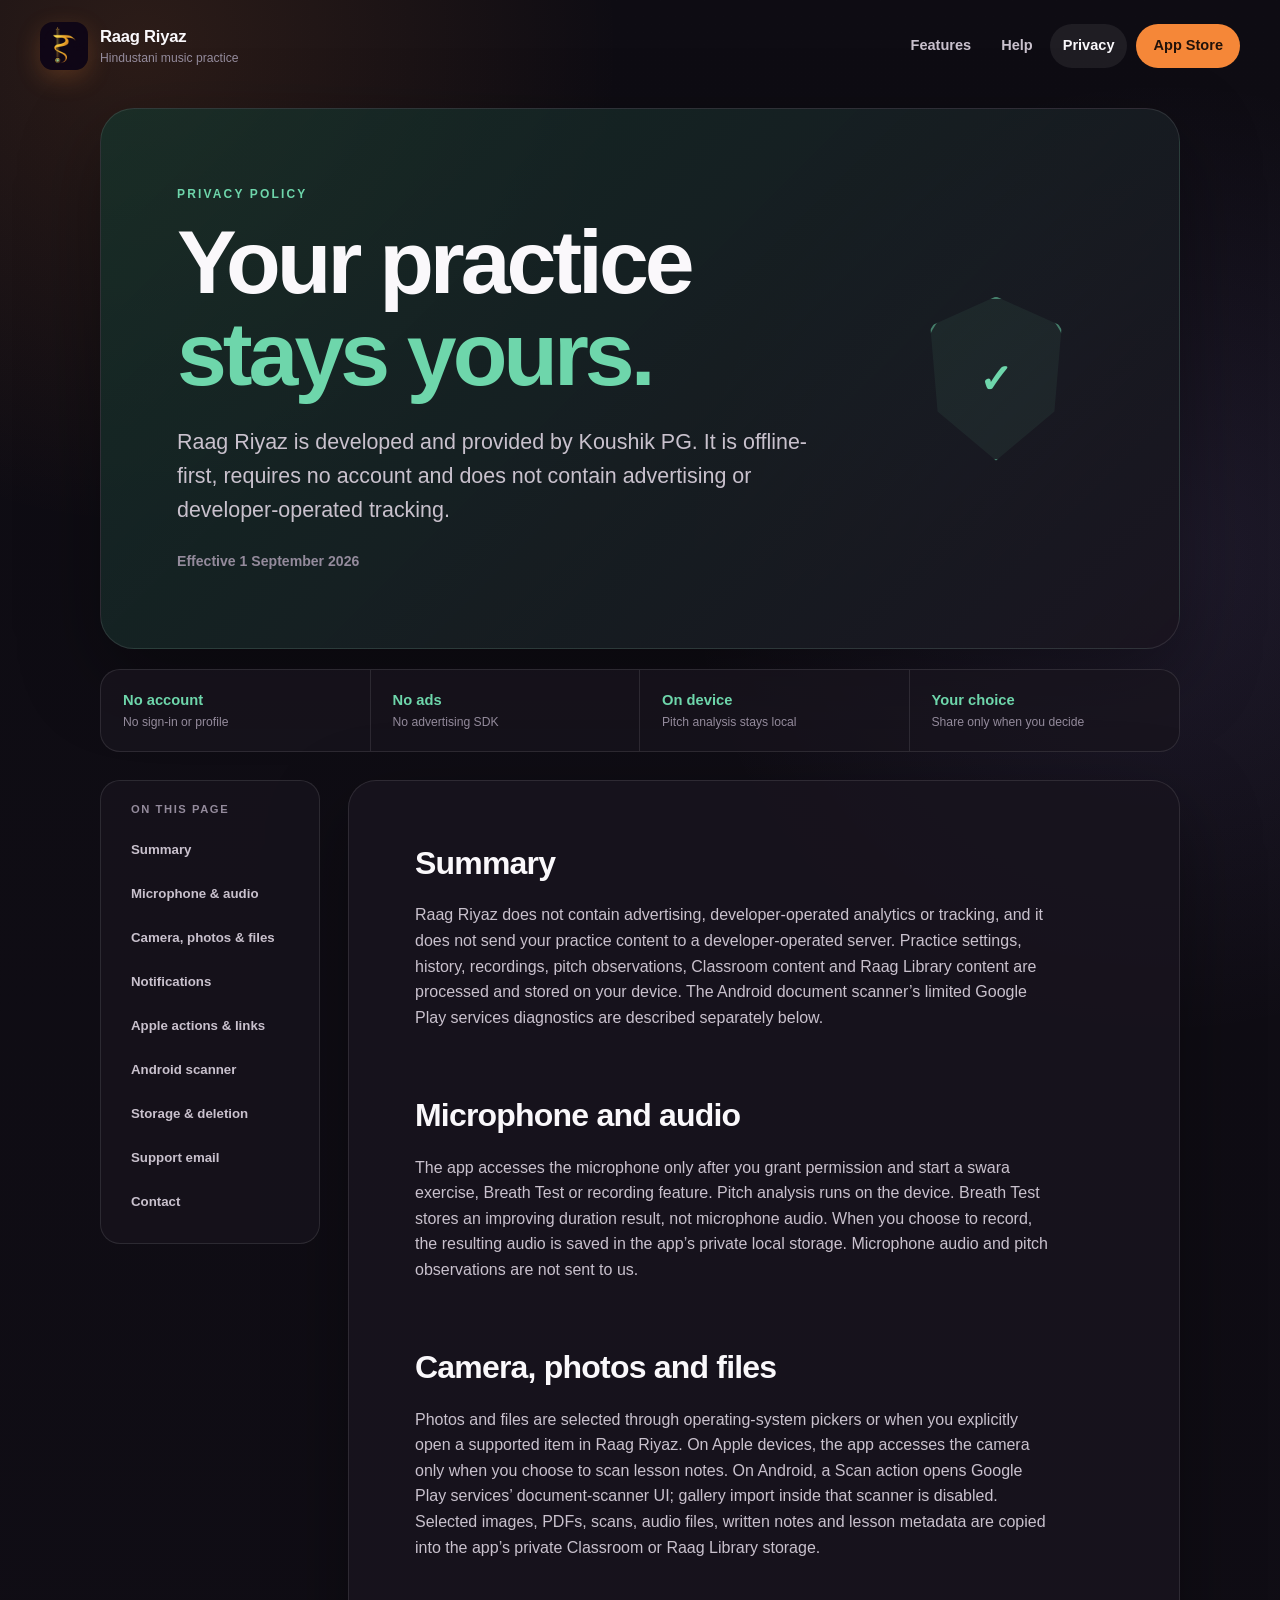
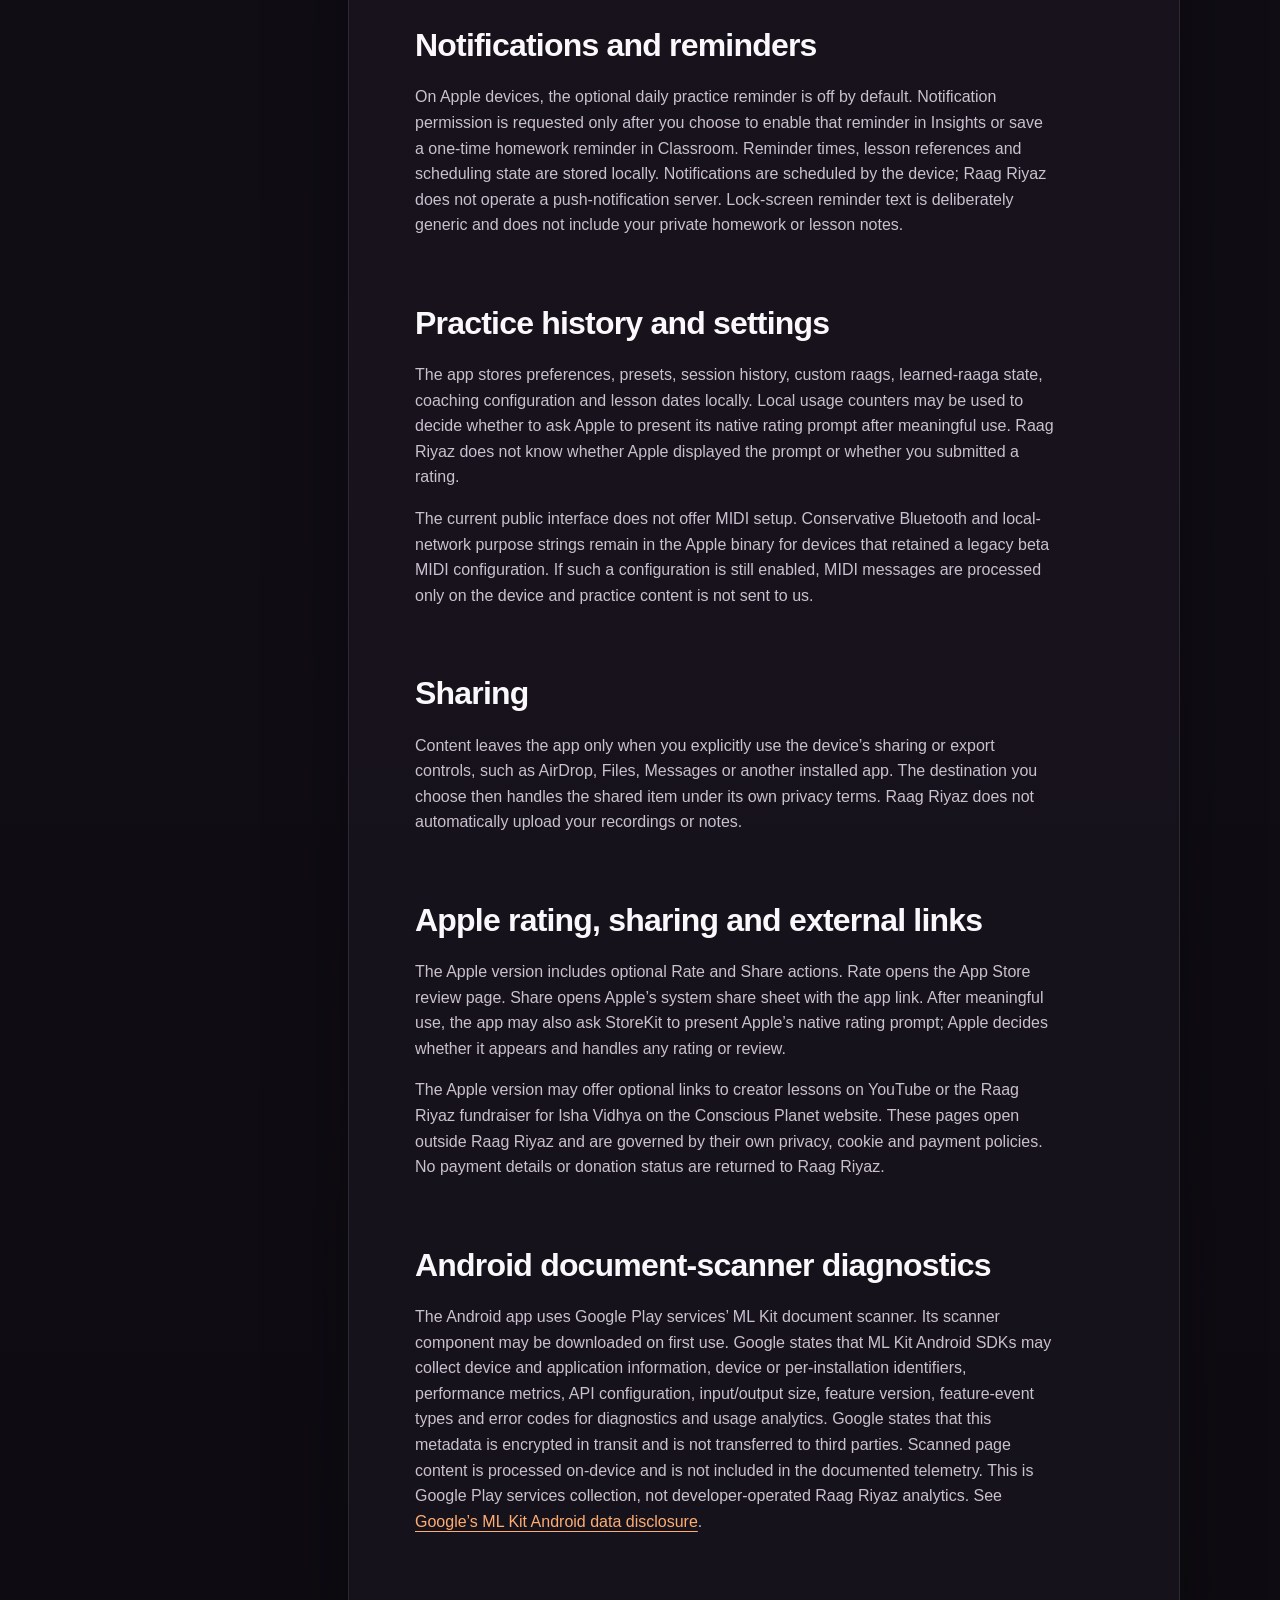
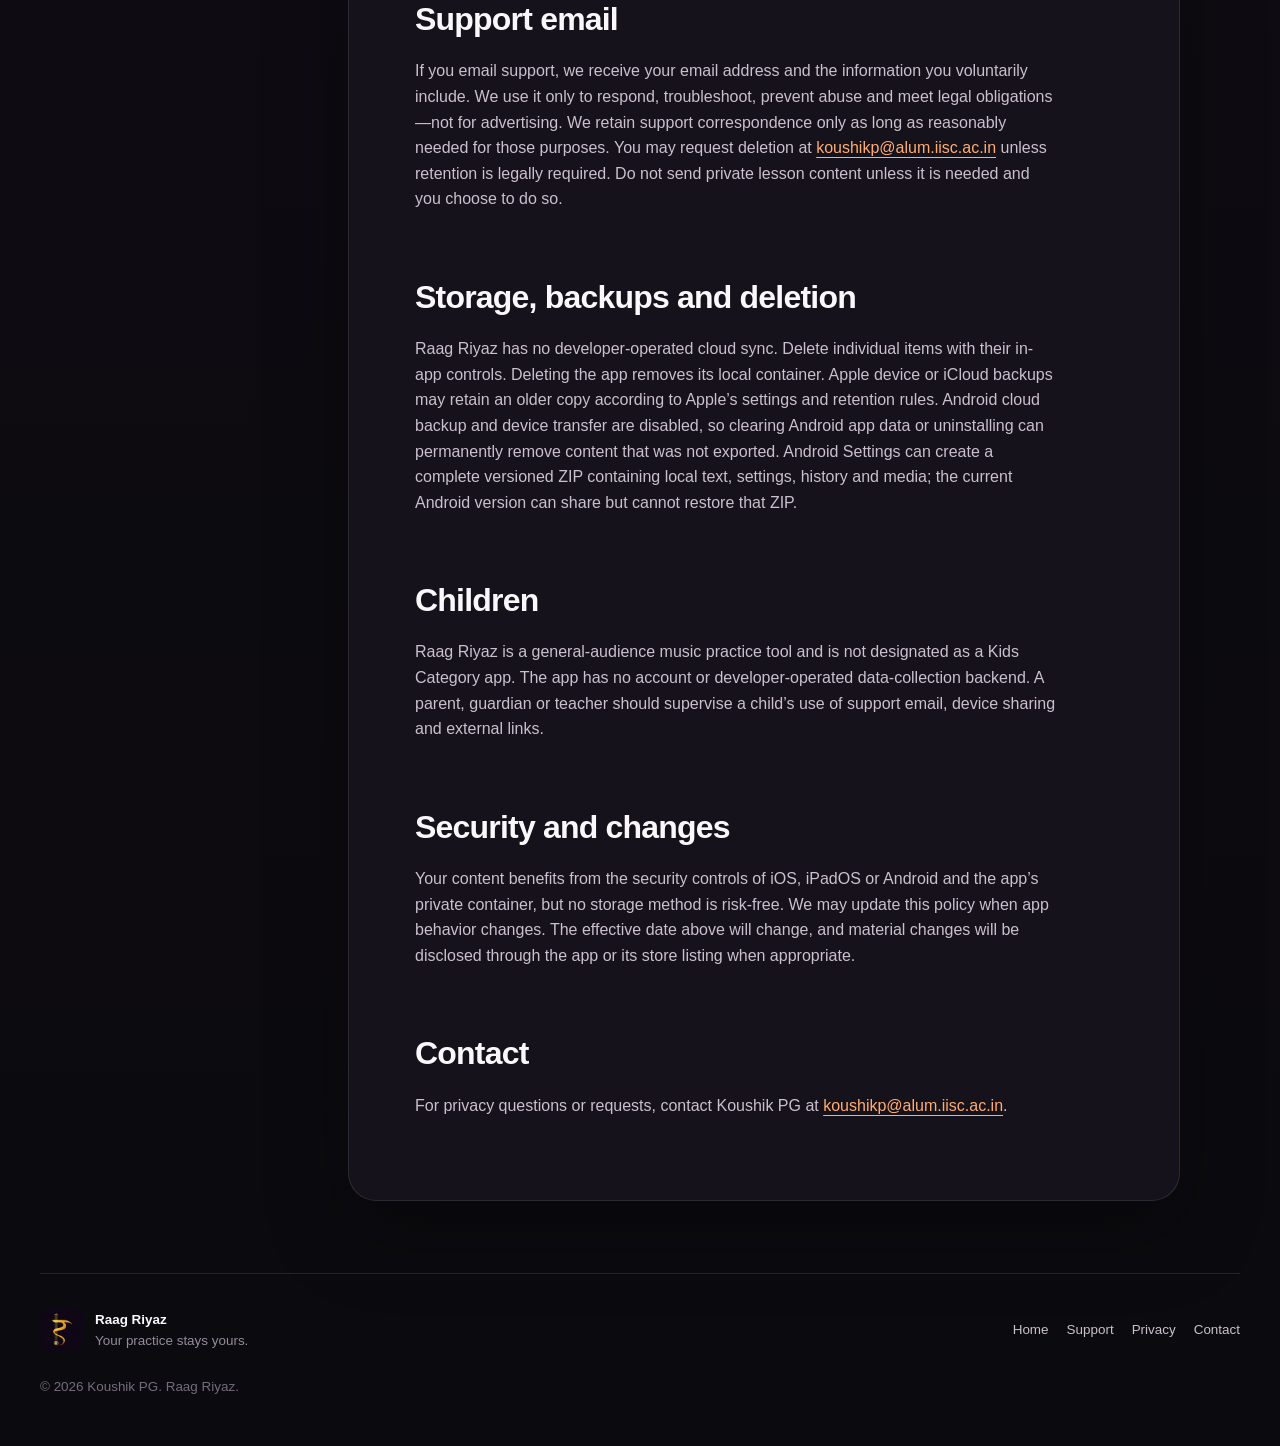
==== commit 6900fbe7: "Redesign Raag Riyaz product and support site" ====
--- a/privacy.html
+++ b/privacy.html
@@ -1,74 +1,155 @@
-<!doctype html>
+<!DOCTYPE html>
 <html lang="en">
 <head>
   <meta charset="utf-8">
   <meta name="viewport" content="width=device-width, initial-scale=1">
-  <meta name="description" content="Privacy Policy for Raag Riyaz.">
+  <meta name="description" content="How Raag Riyaz handles microphone access, recordings, lesson notes, reminders, sharing and local app data on Apple and Android devices.">
+  <meta name="theme-color" content="#0e0c13">
+  <meta name="referrer" content="strict-origin-when-cross-origin">
+  <meta property="og:type" content="website">
+  <meta property="og:title" content="Privacy Policy — Raag Riyaz">
+  <meta property="og:description" content="Raag Riyaz is offline-first, requires no account and keeps practice content on your device unless you choose to share it.">
+  <meta property="og:url" content="https://koushik667.github.io/raag-riyaz-support/privacy.html">
+  <meta property="og:image" content="https://koushik667.github.io/raag-riyaz-support/assets/og.png">
+  <meta property="og:image:alt" content="Raag Riyaz, your complete daily riyaz">
+  <meta name="twitter:card" content="summary_large_image">
+  <link rel="canonical" href="https://koushik667.github.io/raag-riyaz-support/privacy.html">
+  <link rel="icon" type="image/png" href="assets/app-icon.png">
+  <link rel="apple-touch-icon" href="assets/app-icon.png">
   <title>Privacy Policy — Raag Riyaz</title>
   <link rel="stylesheet" href="styles.css">
 </head>
 <body>
+  <a class="skip-link" href="#main-content">Skip to content</a>
+
   <header class="site-header">
-    <a class="brand" href="index.html" aria-label="Raag Riyaz support home">
-      <span class="brand-mark" aria-hidden="true">S</span>
-      <span><strong>Raag Riyaz</strong><small>Official support</small></span>
+    <a class="brand" href="index.html" aria-label="Raag Riyaz home">
+      <img class="brand-icon" src="assets/app-icon.png" width="48" height="48" alt="">
+      <span><strong>Raag Riyaz</strong><small>Hindustani music practice</small></span>
     </a>
-    <nav aria-label="Support navigation">
-      <a href="index.html">Support</a>
+    <nav aria-label="Primary navigation">
+      <a href="index.html#features">Features</a>
+      <a href="index.html#support">Help</a>
       <a aria-current="page" href="privacy.html">Privacy</a>
+      <a class="nav-cta" href="https://apps.apple.com/app/id6798105423">App Store</a>
     </nav>
   </header>
 
-  <main class="policy">
-    <section class="hero compact">
-      <p class="eyebrow">PRIVACY POLICY</p>
-      <h1>Your practice stays yours.</h1>
-      <p class="lede">Raag Riyaz is developed and provided by Koushik PG. The current version is offline-first and does not require an account.</p>
-      <p class="effective">Effective 21 August 2026</p>
+  <main class="policy" id="main-content">
+    <section class="hero policy-hero">
+      <div>
+        <p class="eyebrow">PRIVACY POLICY</p>
+        <h1>Your practice<br><span>stays yours.</span></h1>
+        <p class="lede">Raag Riyaz is developed and provided by Koushik PG. It is offline-first, requires no account and does not contain advertising or developer-operated tracking.</p>
+        <p class="effective">Effective 1 September 2026</p>
+      </div>
+      <div class="policy-shield" aria-hidden="true"><span>✓</span></div>
     </section>
 
-    <article class="policy-body">
-      <h2>Summary</h2>
-      <p>Raag Riyaz does not contain advertising, developer-operated analytics or tracking, and it does not send your practice content to a developer-operated server. Practice settings, history, recordings, pitch observations, Classroom content and Raag Library content are processed and stored on your device. The Android document scanner’s limited Google Play services diagnostics are described below.</p>
+    <section class="privacy-summary" aria-label="Privacy at a glance">
+      <div><strong>No account</strong><span>No sign-in or profile</span></div>
+      <div><strong>No ads</strong><span>No advertising SDK</span></div>
+      <div><strong>On device</strong><span>Pitch analysis stays local</span></div>
+      <div><strong>Your choice</strong><span>Share only when you decide</span></div>
+    </section>
 
-      <h2>Microphone and audio</h2>
-      <p>The app accesses the microphone only after you grant permission and start a swara exercise, Breath Test or recording feature. Pitch analysis runs on the device. Breath Test stores an improving duration result, not microphone audio. When you choose to record, the resulting audio is saved in the app’s private local storage. Microphone audio and pitch observations are not sent to us.</p>
+    <div class="policy-layout">
+      <nav class="policy-toc" aria-label="Privacy policy contents">
+        <p>On this page</p>
+        <a href="#summary">Summary</a>
+        <a href="#microphone">Microphone &amp; audio</a>
+        <a href="#files">Camera, photos &amp; files</a>
+        <a href="#notifications">Notifications</a>
+        <a href="#apple">Apple actions &amp; links</a>
+        <a href="#android">Android scanner</a>
+        <a href="#storage">Storage &amp; deletion</a>
+        <a href="#support-email">Support email</a>
+        <a href="#contact">Contact</a>
+      </nav>
 
-      <h2>Camera, photos and files</h2>
-      <p>Photos and files are selected through operating-system pickers or when you explicitly open a supported item in Raag Riyaz. On Apple devices, the app accesses the camera only when you choose to scan lesson notes. On Android, a Scan action opens Google Play services’ document-scanner UI; gallery import inside that scanner is disabled. Selected images, PDFs, scans, audio files, written notes and lesson metadata are copied into the app’s private Classroom or Raag Library storage.</p>
+      <article class="policy-body">
+        <section id="summary">
+          <h2>Summary</h2>
+          <p>Raag Riyaz does not contain advertising, developer-operated analytics or tracking, and it does not send your practice content to a developer-operated server. Practice settings, history, recordings, pitch observations, Classroom content and Raag Library content are processed and stored on your device. The Android document scanner’s limited Google Play services diagnostics are described separately below.</p>
+        </section>
 
-      <h2>Android document-scanner diagnostics</h2>
-      <p>The Android app includes Google Play services ML Kit document scanner 16.0.0. Its scanner component may be downloaded on first use. Google states that ML Kit Android SDKs may collect device and application information, device or per-installation identifiers, performance metrics, API configuration, input/output size, feature version, feature-event types and error codes for diagnostics and usage analytics. Google states that this metadata is encrypted in transit and is not transferred to third parties. Scanned page content is processed on-device and is not included in the documented telemetry. This is Google Play services collection, not developer-operated Raag Riyaz analytics. See <a href="https://developers.google.com/ml-kit/android-data-disclosure">Google’s ML Kit Android data disclosure</a>.</p>
+        <section id="microphone">
+          <h2>Microphone and audio</h2>
+          <p>The app accesses the microphone only after you grant permission and start a swara exercise, Breath Test or recording feature. Pitch analysis runs on the device. Breath Test stores an improving duration result, not microphone audio. When you choose to record, the resulting audio is saved in the app’s private local storage. Microphone audio and pitch observations are not sent to us.</p>
+        </section>
 
-      <h2>Practice history and settings</h2>
-      <p>The app stores preferences, presets, session history, custom raags, learned-raaga state, coaching configuration and lesson dates locally. The current public interface does not offer MIDI setup. Conservative Bluetooth and local-network purpose strings remain in the binary for devices that retained a legacy beta MIDI configuration. If such a configuration is still enabled, MIDI messages are processed only on the device and practice content is not sent to us.</p>
+        <section id="files">
+          <h2>Camera, photos and files</h2>
+          <p>Photos and files are selected through operating-system pickers or when you explicitly open a supported item in Raag Riyaz. On Apple devices, the app accesses the camera only when you choose to scan lesson notes. On Android, a Scan action opens Google Play services’ document-scanner UI; gallery import inside that scanner is disabled. Selected images, PDFs, scans, audio files, written notes and lesson metadata are copied into the app’s private Classroom or Raag Library storage.</p>
+        </section>
 
-      <h2>Sharing</h2>
-      <p>Content leaves the app only when you explicitly use the device’s sharing or export controls, such as AirDrop, Files, Messages or another installed app. The destination you choose then handles the shared item under its own privacy terms. Raag Riyaz does not automatically upload your recordings or notes.</p>
+        <section id="notifications">
+          <h2>Notifications and reminders</h2>
+          <p>On Apple devices, the optional daily practice reminder is off by default. Notification permission is requested only after you choose to enable that reminder in Insights or save a one-time homework reminder in Classroom. Reminder times, lesson references and scheduling state are stored locally. Notifications are scheduled by the device; Raag Riyaz does not operate a push-notification server. Lock-screen reminder text is deliberately generic and does not include your private homework or lesson notes.</p>
+        </section>
 
-      <h2>Apple external links</h2>
-      <p>The Apple version may offer optional links to creator lessons on YouTube or the Raag Riyaaz fundraiser for Isha Vidhya on the Conscious Planet website. These pages open outside Raag Riyaz and are governed by their own privacy, cookie and payment policies. No payment details or donation status are returned to Raag Riyaz.</p>
+        <section id="practice-data">
+          <h2>Practice history and settings</h2>
+          <p>The app stores preferences, presets, session history, custom raags, learned-raaga state, coaching configuration and lesson dates locally. Local usage counters may be used to decide whether to ask Apple to present its native rating prompt after meaningful use. Raag Riyaz does not know whether Apple displayed the prompt or whether you submitted a rating.</p>
+          <p>The current public interface does not offer MIDI setup. Conservative Bluetooth and local-network purpose strings remain in the Apple binary for devices that retained a legacy beta MIDI configuration. If such a configuration is still enabled, MIDI messages are processed only on the device and practice content is not sent to us.</p>
+        </section>
 
-      <h2>Support email</h2>
-      <p>If you email support, we receive your email address and the information you voluntarily include. We use it only to respond, troubleshoot, prevent abuse and meet legal obligations—not for advertising. We retain support correspondence only as long as reasonably needed for those purposes. You may request deletion at <a href="mailto:koushikp@alum.iisc.ac.in">koushikp@alum.iisc.ac.in</a> unless retention is legally required. Do not send private lesson content unless it is needed and you choose to do so.</p>
+        <section id="sharing">
+          <h2>Sharing</h2>
+          <p>Content leaves the app only when you explicitly use the device’s sharing or export controls, such as AirDrop, Files, Messages or another installed app. The destination you choose then handles the shared item under its own privacy terms. Raag Riyaz does not automatically upload your recordings or notes.</p>
+        </section>
 
-      <h2>Storage, backups and deletion</h2>
-      <p>Version 1.0 has no developer-operated cloud sync. Delete individual items with their in-app controls. Deleting the app removes its local container. Apple device or iCloud backups may retain an older copy according to Apple’s settings and retention rules. Android cloud backup and device transfer are disabled, so clearing Android app data or uninstalling can permanently remove content that was not exported. Android Settings can create a complete versioned ZIP containing local text, settings, history and media; this version can share but cannot restore that ZIP.</p>
+        <section id="apple">
+          <h2>Apple rating, sharing and external links</h2>
+          <p>The Apple version includes optional Rate and Share actions. Rate opens the App Store review page. Share opens Apple’s system share sheet with the app link. After meaningful use, the app may also ask StoreKit to present Apple’s native rating prompt; Apple decides whether it appears and handles any rating or review.</p>
+          <p>The Apple version may offer optional links to creator lessons on YouTube or the Raag Riyaz fundraiser for Isha Vidhya on the Conscious Planet website. These pages open outside Raag Riyaz and are governed by their own privacy, cookie and payment policies. No payment details or donation status are returned to Raag Riyaz.</p>
+        </section>
 
-      <h2>Children</h2>
-      <p>Raag Riyaz is a general-audience music practice tool and is not designated as a Kids Category app. The app has no account or developer-operated data-collection backend. A parent, guardian or teacher should supervise a child’s use of support email, device sharing and external links.</p>
+        <section id="android">
+          <h2>Android document-scanner diagnostics</h2>
+          <p>The Android app uses Google Play services’ ML Kit document scanner. Its scanner component may be downloaded on first use. Google states that ML Kit Android SDKs may collect device and application information, device or per-installation identifiers, performance metrics, API configuration, input/output size, feature version, feature-event types and error codes for diagnostics and usage analytics. Google states that this metadata is encrypted in transit and is not transferred to third parties. Scanned page content is processed on-device and is not included in the documented telemetry. This is Google Play services collection, not developer-operated Raag Riyaz analytics. See <a href="https://developers.google.com/ml-kit/android-data-disclosure" rel="external">Google’s ML Kit Android data disclosure</a>.</p>
+        </section>
 
-      <h2>Security and changes</h2>
-      <p>Your content benefits from the security controls of iOS, iPadOS or Android and the app’s private container, but no storage method is risk-free. We may update this policy when app behavior changes. The effective date above will change, and material changes will be disclosed through the app or its store listing when appropriate.</p>
+        <section id="support-email">
+          <h2>Support email</h2>
+          <p>If you email support, we receive your email address and the information you voluntarily include. We use it only to respond, troubleshoot, prevent abuse and meet legal obligations—not for advertising. We retain support correspondence only as long as reasonably needed for those purposes. You may request deletion at <a href="mailto:koushikp@alum.iisc.ac.in">koushikp@alum.iisc.ac.in</a> unless retention is legally required. Do not send private lesson content unless it is needed and you choose to do so.</p>
+        </section>
 
-      <h2>Contact</h2>
-      <p>For privacy questions or requests, contact Koushik PG at <a href="mailto:koushikp@alum.iisc.ac.in">koushikp@alum.iisc.ac.in</a>.</p>
-    </article>
+        <section id="storage">
+          <h2>Storage, backups and deletion</h2>
+          <p>Raag Riyaz has no developer-operated cloud sync. Delete individual items with their in-app controls. Deleting the app removes its local container. Apple device or iCloud backups may retain an older copy according to Apple’s settings and retention rules. Android cloud backup and device transfer are disabled, so clearing Android app data or uninstalling can permanently remove content that was not exported. Android Settings can create a complete versioned ZIP containing local text, settings, history and media; the current Android version can share but cannot restore that ZIP.</p>
+        </section>
+
+        <section id="children">
+          <h2>Children</h2>
+          <p>Raag Riyaz is a general-audience music practice tool and is not designated as a Kids Category app. The app has no account or developer-operated data-collection backend. A parent, guardian or teacher should supervise a child’s use of support email, device sharing and external links.</p>
+        </section>
+
+        <section id="security">
+          <h2>Security and changes</h2>
+          <p>Your content benefits from the security controls of iOS, iPadOS or Android and the app’s private container, but no storage method is risk-free. We may update this policy when app behavior changes. The effective date above will change, and material changes will be disclosed through the app or its store listing when appropriate.</p>
+        </section>
+
+        <section id="contact">
+          <h2>Contact</h2>
+          <p>For privacy questions or requests, contact Koushik PG at <a href="mailto:koushikp@alum.iisc.ac.in">koushikp@alum.iisc.ac.in</a>.</p>
+        </section>
+      </article>
+    </div>
   </main>
 
   <footer>
-    <p>© 2026 Koushik PG. Raag Riyaz.</p>
-    <p><a href="index.html">Support</a> · <a href="mailto:koushikp@alum.iisc.ac.in">Contact</a></p>
+    <div class="footer-brand">
+      <img src="assets/app-icon.png" width="44" height="44" alt="">
+      <p><strong>Raag Riyaz</strong><span>Your practice stays yours.</span></p>
+    </div>
+    <div class="footer-links">
+      <a href="index.html">Home</a>
+      <a href="index.html#support">Support</a>
+      <a href="privacy.html">Privacy</a>
+      <a href="mailto:koushikp@alum.iisc.ac.in">Contact</a>
+    </div>
+    <p class="copyright">© 2026 Koushik PG. Raag Riyaz.</p>
   </footer>
 </body>
 </html>
--- a/styles.css
+++ b/styles.css
@@ -1,153 +1,1602 @@
 :root {
-  color-scheme: light;
-  --ink: #24160f;
-  --muted: #6d5d53;
-  --paper: #fffaf2;
-  --card: rgba(255, 255, 255, 0.86);
-  --line: rgba(106, 64, 37, 0.16);
-  --saffron: #b94b22;
-  --saffron-dark: #7d2c14;
-  --gold: #e5ad4b;
-  --mint: #1f7569;
-  --shadow: 0 18px 50px rgba(71, 39, 18, 0.09);
-}
-
-* { box-sizing: border-box; }
-
-html { scroll-behavior: smooth; }
+  color-scheme: dark;
+  --ink: #0e0c13;
+  --ink-soft: #15111b;
+  --panel: #1b1721;
+  --panel-raised: #211b28;
+  --panel-soft: rgba(31, 25, 38, 0.78);
+  --text: #faf8fb;
+  --muted: #c9c1cd;
+  --quiet: #948b9c;
+  --line: rgba(255, 255, 255, 0.10);
+  --line-strong: rgba(255, 255, 255, 0.17);
+  --saffron: #f58738;
+  --saffron-soft: #ffad70;
+  --mint: #6ed6ab;
+  --violet: #ad94fa;
+  --rose: #f06b85;
+  --blue: #66b0fa;
+  --gold: #f5c46a;
+  --shadow: 0 28px 80px rgba(0, 0, 0, 0.34);
+  --content: 1200px;
+}
+
+* {
+  box-sizing: border-box;
+}
+
+html {
+  scroll-behavior: smooth;
+  scroll-padding-top: 96px;
+}
 
 body {
   margin: 0;
+  color: var(--text);
+  background:
+    radial-gradient(circle at 11% 1%, rgba(245, 135, 56, 0.13), transparent 30rem),
+    radial-gradient(circle at 91% 12%, rgba(173, 148, 250, 0.10), transparent 30rem),
+    linear-gradient(180deg, #0e0c13 0%, #100d15 44%, #0b0a0e 100%);
+  font-family: -apple-system, BlinkMacSystemFont, "SF Pro Text", "Segoe UI", sans-serif;
+  line-height: 1.6;
+  min-height: 100vh;
+  overflow-x: hidden;
+}
+
+body::before {
+  position: fixed;
+  inset: 0;
+  z-index: -1;
+  content: "";
+  pointer-events: none;
+  opacity: 0.20;
+  background-image: linear-gradient(rgba(255,255,255,0.022) 1px, transparent 1px), linear-gradient(90deg, rgba(255,255,255,0.022) 1px, transparent 1px);
+  background-size: 44px 44px;
+  mask-image: linear-gradient(to bottom, black, transparent 70%);
+}
+
+img {
+  max-width: 100%;
+  height: auto;
+}
+
+a {
+  color: var(--saffron-soft);
+  text-decoration-thickness: 1px;
+  text-underline-offset: 0.22em;
+}
+
+a:hover {
+  color: var(--saffron);
+}
+
+:focus-visible {
+  outline: 3px solid var(--mint);
+  outline-offset: 4px;
+  border-radius: 8px;
+}
+
+.skip-link {
+  position: fixed;
+  top: 12px;
+  left: 12px;
+  z-index: 100;
+  padding: 11px 16px;
   color: var(--ink);
-  background:
-    radial-gradient(circle at 8% -5%, rgba(229, 173, 75, 0.28), transparent 30rem),
-    radial-gradient(circle at 95% 4%, rgba(185, 75, 34, 0.16), transparent 28rem),
-    var(--paper);
-  font-family: -apple-system, BlinkMacSystemFont, "Segoe UI", sans-serif;
-  line-height: 1.58;
-}
-
-a { color: var(--saffron-dark); text-underline-offset: 0.2em; }
-a:hover { color: var(--saffron); }
+  background: var(--mint);
+  border-radius: 10px;
+  font-weight: 800;
+  transform: translateY(-180%);
+  transition: transform 160ms ease;
+}
+
+.skip-link:focus {
+  transform: translateY(0);
+}
 
 .site-header,
 main,
 footer {
-  width: min(1120px, calc(100% - 40px));
+  width: min(var(--content), calc(100% - 48px));
   margin-inline: auto;
 }
 
 .site-header {
-  min-height: 88px;
+  min-height: 92px;
   display: flex;
   align-items: center;
   justify-content: space-between;
   gap: 24px;
+  position: relative;
+  z-index: 20;
 }
 
 .brand {
   display: inline-flex;
   align-items: center;
   gap: 12px;
-  color: var(--ink);
+  color: var(--text);
   text-decoration: none;
-}
-
-.brand-mark {
-  width: 44px;
-  height: 44px;
-  display: grid;
-  place-items: center;
-  border-radius: 14px;
-  color: white;
-  font-family: Georgia, serif;
-  font-size: 26px;
-  background: linear-gradient(145deg, var(--saffron), var(--saffron-dark));
-  box-shadow: 0 8px 20px rgba(125, 44, 20, 0.22);
+  min-height: 48px;
+}
+
+.brand:hover {
+  color: var(--text);
+}
+
+.brand-icon {
+  width: 48px;
+  height: 48px;
+  border-radius: 13px;
+  box-shadow: 0 8px 24px rgba(245, 135, 56, 0.22);
 }
 
 .brand strong,
-.brand small { display: block; }
-.brand strong { font-size: 1.02rem; }
-.brand small { color: var(--muted); font-size: 0.78rem; }
-
-nav { display: flex; align-items: center; gap: 6px; }
+.brand small {
+  display: block;
+}
+
+.brand strong {
+  font-size: 1.04rem;
+  letter-spacing: -0.015em;
+}
+
+.brand small {
+  color: var(--quiet);
+  font-size: 0.76rem;
+  margin-top: -2px;
+}
+
+nav {
+  display: flex;
+  align-items: center;
+  gap: 4px;
+}
+
 nav a {
-  padding: 10px 13px;
+  min-height: 44px;
+  display: inline-flex;
+  align-items: center;
+  justify-content: center;
+  padding: 9px 13px;
   border-radius: 999px;
   color: var(--muted);
   text-decoration: none;
-  font-weight: 650;
-}
-nav a[aria-current="page"] { color: var(--saffron-dark); background: rgba(185, 75, 34, 0.10); }
+  font-size: 0.91rem;
+  font-weight: 700;
+  white-space: nowrap;
+}
+
+nav a:hover,
+nav a[aria-current="page"] {
+  color: var(--text);
+  background: rgba(255, 255, 255, 0.07);
+}
+
+nav .nav-cta {
+  margin-left: 5px;
+  padding-inline: 17px;
+  color: #21120a;
+  background: var(--saffron);
+}
+
+nav .nav-cta:hover {
+  color: #21120a;
+  background: var(--saffron-soft);
+}
 
 .hero {
-  margin-top: 28px;
-  padding: clamp(36px, 7vw, 76px);
   border: 1px solid var(--line);
   border-radius: 34px;
-  background: linear-gradient(135deg, rgba(255,255,255,0.94), rgba(255,246,229,0.90));
+  background: linear-gradient(145deg, rgba(32, 25, 39, 0.96), rgba(20, 16, 25, 0.96));
   box-shadow: var(--shadow);
 }
 
-.hero.compact { padding-bottom: clamp(32px, 5vw, 54px); }
-.eyebrow { margin: 0 0 8px; color: var(--saffron); font-size: 0.75rem; font-weight: 800; letter-spacing: 0.17em; }
-h1, h2 { line-height: 1.14; letter-spacing: -0.025em; }
-h1 { max-width: 780px; margin: 0; font-family: Georgia, serif; font-size: clamp(2.5rem, 7vw, 5.3rem); font-weight: 500; }
-h2 { margin-top: 0; font-size: 1.25rem; }
-.lede { max-width: 760px; margin: 20px 0 0; color: var(--muted); font-size: clamp(1.05rem, 2vw, 1.3rem); }
-.effective { margin: 22px 0 0; color: var(--muted); font-weight: 650; }
-
-.hero-actions { display: flex; flex-wrap: wrap; gap: 12px; margin-top: 30px; }
+.product-hero {
+  min-height: 700px;
+  display: grid;
+  grid-template-columns: minmax(0, 1.08fr) minmax(360px, 0.92fr);
+  align-items: center;
+  gap: clamp(32px, 6vw, 84px);
+  padding: clamp(44px, 7vw, 88px);
+  overflow: hidden;
+  position: relative;
+}
+
+.product-hero::before {
+  position: absolute;
+  top: 13%;
+  left: 45%;
+  width: 55%;
+  height: 2px;
+  content: "";
+  opacity: 0.24;
+  transform: rotate(-8deg);
+  background: linear-gradient(90deg, transparent, var(--saffron), var(--mint), transparent);
+  box-shadow: 80px 44px 0 rgba(173, 148, 250, 0.35), 170px 96px 0 rgba(245, 135, 56, 0.28);
+}
+
+.hero-copy {
+  position: relative;
+  z-index: 3;
+}
+
+.eyebrow {
+  margin: 0 0 12px;
+  color: var(--saffron);
+  font-size: 0.75rem;
+  font-weight: 850;
+  letter-spacing: 0.18em;
+}
+
+h1,
+h2,
+h3 {
+  text-wrap: balance;
+}
+
+h1,
+h2 {
+  margin-top: 0;
+  line-height: 1.03;
+  letter-spacing: -0.045em;
+}
+
+h1 {
+  margin-bottom: 0;
+  font-size: clamp(3.35rem, 7.5vw, 6.6rem);
+  font-weight: 830;
+}
+
+h1 span {
+  color: var(--saffron);
+}
+
+h2 {
+  margin-bottom: 18px;
+  font-size: clamp(2.35rem, 5vw, 4.7rem);
+  font-weight: 780;
+}
+
+h3 {
+  margin: 0 0 10px;
+  line-height: 1.18;
+  letter-spacing: -0.025em;
+  font-size: 1.25rem;
+}
+
+p {
+  margin-top: 0;
+}
+
+.lede {
+  max-width: 650px;
+  margin: 24px 0 0;
+  color: var(--muted);
+  font-size: clamp(1.08rem, 2.1vw, 1.34rem);
+}
+
+.hero-actions {
+  display: flex;
+  flex-wrap: wrap;
+  align-items: stretch;
+  gap: 12px;
+  margin-top: 30px;
+}
+
 .button {
-  min-height: 48px;
+  min-height: 52px;
   display: inline-flex;
   align-items: center;
   justify-content: center;
-  padding: 12px 19px;
-  border-radius: 14px;
-  font-weight: 750;
+  padding: 12px 20px;
+  border: 1px solid transparent;
+  border-radius: 15px;
+  font-weight: 780;
+  line-height: 1.15;
   text-decoration: none;
-}
-.button.primary { color: white; background: var(--saffron-dark); }
-.button.primary:hover { color: white; background: var(--saffron); }
-.button.secondary { color: var(--saffron-dark); border: 1px solid var(--line); background: white; }
-
-.card-grid { display: grid; grid-template-columns: repeat(2, minmax(0, 1fr)); gap: 18px; margin-top: 22px; }
-.card, .status-card, .policy-body {
+  transition: transform 160ms ease, background-color 160ms ease, border-color 160ms ease;
+}
+
+.button:hover {
+  transform: translateY(-2px);
+}
+
+.button.primary {
+  min-width: 164px;
+  flex-direction: column;
+  color: #1e120b;
+  background: linear-gradient(135deg, var(--saffron-soft), var(--saffron));
+  box-shadow: 0 12px 32px rgba(245, 135, 56, 0.23);
+}
+
+.button.primary:hover {
+  color: #1e120b;
+  background: linear-gradient(135deg, #ffc090, var(--saffron-soft));
+}
+
+.button-kicker {
+  font-size: 0.65rem;
+  font-weight: 650;
+}
+
+.button.primary strong {
+  font-size: 1.08rem;
+}
+
+.button.secondary {
+  color: var(--text);
+  border-color: var(--line-strong);
+  background: rgba(255, 255, 255, 0.045);
+}
+
+.button.secondary:hover {
+  color: var(--text);
+  border-color: rgba(255, 255, 255, 0.28);
+  background: rgba(255, 255, 255, 0.08);
+}
+
+.button.tertiary {
+  color: var(--ink);
+  background: var(--mint);
+}
+
+.button.tertiary:hover {
+  color: var(--ink);
+  background: #91e6c3;
+}
+
+.trust-list {
+  display: flex;
+  flex-wrap: wrap;
+  gap: 9px 22px;
+  margin: 26px 0 0;
+  padding: 0;
+  color: var(--muted);
+  list-style: none;
+  font-size: 0.88rem;
+  font-weight: 700;
+}
+
+.trust-list li::before {
+  content: "✓";
+  margin-right: 7px;
+  color: var(--mint);
+}
+
+.hero-visual {
+  min-height: 560px;
+  display: grid;
+  place-items: center;
+  position: relative;
+}
+
+.glow {
+  position: absolute;
+  border-radius: 50%;
+  filter: blur(48px);
+  pointer-events: none;
+}
+
+.glow-saffron {
+  width: 300px;
+  height: 300px;
+  right: -30px;
+  bottom: 10%;
+  background: rgba(245, 135, 56, 0.21);
+}
+
+.glow-mint {
+  width: 230px;
+  height: 230px;
+  left: -20px;
+  top: 8%;
+  background: rgba(110, 214, 171, 0.13);
+}
+
+.phone-frame {
+  width: min(355px, 88%);
+  aspect-ratio: 780 / 1694;
+  padding: 8px;
+  border: 1px solid rgba(255, 255, 255, 0.28);
+  border-radius: 46px;
+  background: #08070a;
+  box-shadow: 0 38px 90px rgba(0, 0, 0, 0.62), inset 0 0 0 2px rgba(255,255,255,0.04);
+  transform: rotate(2deg);
+  overflow: hidden;
+  position: relative;
+  z-index: 2;
+}
+
+.phone-frame::before {
+  position: absolute;
+  top: 14px;
+  left: 50%;
+  z-index: 3;
+  width: 28%;
+  height: 24px;
+  content: "";
+  border-radius: 99px;
+  background: #050407;
+  transform: translateX(-50%);
+}
+
+.phone-frame img {
+  width: 100%;
+  height: 100%;
+  display: block;
+  border-radius: 38px;
+  object-fit: cover;
+}
+
+.floating-note {
+  position: absolute;
+  z-index: 4;
+  display: grid;
+  place-items: center;
+  width: 66px;
+  height: 66px;
+  border: 1px solid var(--line-strong);
+  border-radius: 50%;
+  font-weight: 850;
+  letter-spacing: 0.05em;
+  backdrop-filter: blur(14px);
+  box-shadow: 0 15px 45px rgba(0,0,0,0.32);
+}
+
+.note-sur {
+  top: 18%;
+  left: 0;
+  color: var(--mint);
+  background: rgba(25, 65, 54, 0.68);
+}
+
+.note-laya {
+  right: -3%;
+  bottom: 17%;
+  color: var(--saffron-soft);
+  background: rgba(74, 39, 23, 0.70);
+}
+
+.proof-strip {
+  display: grid;
+  grid-template-columns: repeat(4, minmax(0, 1fr));
+  margin: 22px 0 0;
   border: 1px solid var(--line);
-  background: var(--card);
+  border-radius: 22px;
+  background: rgba(24, 20, 30, 0.72);
+  overflow: hidden;
+}
+
+.proof-strip div {
+  min-width: 0;
+  padding: 22px 24px;
+  border-right: 1px solid var(--line);
+}
+
+.proof-strip div:last-child {
+  border-right: 0;
+}
+
+.proof-strip strong,
+.proof-strip span {
+  display: block;
+}
+
+.proof-strip strong {
+  color: var(--text);
+  font-size: 0.96rem;
+}
+
+.proof-strip span {
+  margin-top: 2px;
+  color: var(--quiet);
+  font-size: 0.78rem;
+}
+
+.section-shell {
+  margin-top: clamp(90px, 12vw, 150px);
+}
+
+.section-heading {
+  max-width: 780px;
+  margin-bottom: 38px;
+}
+
+.section-heading p:last-child {
+  max-width: 680px;
+  color: var(--muted);
+  font-size: 1.08rem;
+}
+
+.compact-heading {
+  max-width: 900px;
+}
+
+.feature-bento {
+  display: grid;
+  grid-template-columns: repeat(12, minmax(0, 1fr));
+  gap: 18px;
+}
+
+.feature-card {
+  min-height: 300px;
+  padding: clamp(26px, 4vw, 38px);
+  border: 1px solid var(--line);
+  border-radius: 27px;
+  background: linear-gradient(145deg, rgba(33, 27, 40, 0.94), rgba(23, 19, 29, 0.94));
+  box-shadow: 0 20px 54px rgba(0, 0, 0, 0.18);
+  overflow: hidden;
+  position: relative;
+}
+
+.feature-card::after {
+  position: absolute;
+  right: -74px;
+  bottom: -92px;
+  width: 220px;
+  height: 220px;
+  content: "";
+  border-radius: 50%;
+  background: radial-gradient(circle, var(--feature-glow, rgba(245,135,56,0.14)), transparent 68%);
+  pointer-events: none;
+}
+
+.feature-card p {
+  max-width: 620px;
+  color: var(--muted);
+}
+
+.feature-practice {
+  grid-column: span 7;
+  --feature-glow: rgba(245, 135, 56, 0.28);
+}
+
+.feature-pitch {
+  grid-column: span 5;
+  --feature-glow: rgba(110, 214, 171, 0.24);
+}
+
+.feature-classroom,
+.feature-library,
+.feature-recordings {
+  grid-column: span 4;
+}
+
+.feature-classroom { --feature-glow: rgba(240, 107, 133, 0.24); }
+.feature-library { --feature-glow: rgba(173, 148, 250, 0.24); }
+.feature-recordings { --feature-glow: rgba(102, 176, 250, 0.24); }
+.feature-insights {
+  grid-column: span 12;
+  min-height: 240px;
+  --feature-glow: rgba(245, 196, 106, 0.23);
+}
+
+.feature-icon {
+  width: 48px;
+  height: 48px;
+  display: grid;
+  place-items: center;
+  margin-bottom: 48px;
+  border-radius: 15px;
+  font-size: 1.18rem;
+  font-weight: 850;
+}
+
+.feature-icon.saffron { color: var(--saffron-soft); background: rgba(245, 135, 56, 0.14); }
+.feature-icon.mint { color: var(--mint); background: rgba(110, 214, 171, 0.14); }
+.feature-icon.rose { color: var(--rose); background: rgba(240, 107, 133, 0.14); }
+.feature-icon.violet { color: var(--violet); background: rgba(173, 148, 250, 0.14); }
+.feature-icon.blue { color: var(--blue); background: rgba(102, 176, 250, 0.14); }
+.feature-icon.gold { color: var(--gold); background: rgba(245, 196, 106, 0.14); }
+
+.feature-label {
+  margin: 0 0 8px;
+  color: var(--quiet) !important;
+  font-size: 0.70rem;
+  font-weight: 850;
+  letter-spacing: 0.17em;
+}
+
+.feature-card h3 {
+  max-width: 600px;
+  font-size: clamp(1.35rem, 2.5vw, 2rem);
+}
+
+.chip-list {
+  display: flex;
+  flex-wrap: wrap;
+  gap: 8px;
+  margin: 24px 0 0;
+  padding: 0;
+  list-style: none;
+}
+
+.chip-list li {
+  padding: 7px 11px;
+  border: 1px solid var(--line);
+  border-radius: 999px;
+  color: var(--muted);
+  background: rgba(255,255,255,0.035);
+  font-size: 0.78rem;
+  font-weight: 700;
+}
+
+.training-grid {
+  display: grid;
+  grid-template-columns: repeat(4, minmax(0, 1fr));
+  gap: 1px;
+  border: 1px solid var(--line);
+  border-radius: 28px;
+  background: var(--line);
+  overflow: hidden;
+}
+
+.training-grid article {
+  min-height: 245px;
+  padding: 28px;
+  background: rgba(24, 20, 30, 0.97);
+}
+
+.training-grid article:nth-child(2),
+.training-grid article:nth-child(6) {
+  background: rgba(22, 30, 31, 0.97);
+}
+
+.training-grid article:nth-child(4),
+.training-grid article:nth-child(8) {
+  background: rgba(29, 23, 37, 0.97);
+}
+
+.training-grid span {
+  display: block;
+  margin-bottom: 36px;
+  color: var(--saffron);
+  font-size: 0.73rem;
+  font-weight: 850;
+}
+
+.training-grid p {
+  margin-bottom: 0;
+  color: var(--quiet);
+  font-size: 0.91rem;
+}
+
+.feature-ledger {
+  display: grid;
+  grid-template-columns: minmax(250px, 0.72fr) minmax(0, 1.28fr);
+  align-items: center;
+  gap: clamp(32px, 6vw, 76px);
+  margin-top: 22px;
+  padding: clamp(32px, 5vw, 50px);
+  border: 1px solid var(--line);
+  border-radius: 28px;
+  background: linear-gradient(135deg, rgba(38, 27, 24, 0.83), rgba(24, 20, 30, 0.95));
+}
+
+.feature-ledger h2 {
+  margin-bottom: 0;
+  font-size: clamp(2rem, 4vw, 3.4rem);
+}
+
+.feature-ledger ul {
+  display: grid;
+  grid-template-columns: repeat(3, minmax(0, 1fr));
+  gap: 1px;
+  margin: 0;
+  padding: 0;
+  border: 1px solid var(--line);
+  border-radius: 18px;
+  background: var(--line);
+  list-style: none;
+  overflow: hidden;
+}
+
+.feature-ledger li {
+  min-height: 112px;
+  padding: 18px;
+  background: rgba(22, 18, 27, 0.97);
+}
+
+.feature-ledger strong,
+.feature-ledger span {
+  display: block;
+}
+
+.feature-ledger strong {
+  color: var(--saffron-soft);
+  font-size: 1.08rem;
+}
+
+.feature-ledger span {
+  margin-top: 3px;
+  color: var(--quiet);
+  font-size: 0.78rem;
+}
+
+.screenshot-gallery {
+  display: grid;
+  grid-auto-columns: minmax(248px, 295px);
+  grid-auto-flow: column;
+  gap: 18px;
+  padding: 4px 4px 24px;
+  overflow-x: auto;
+  overscroll-behavior-inline: contain;
+  scroll-snap-type: inline mandatory;
+  scrollbar-color: var(--saffron) rgba(255,255,255,0.06);
+}
+
+.screenshot-gallery figure {
+  margin: 0;
+  scroll-snap-align: start;
+}
+
+.screenshot-gallery img {
+  width: 100%;
+  display: block;
+  border: 1px solid var(--line-strong);
+  border-radius: 25px;
+  background: var(--panel);
+  box-shadow: 0 22px 56px rgba(0,0,0,0.34);
+}
+
+.screenshot-gallery figcaption {
+  padding: 14px 5px 0;
+}
+
+.screenshot-gallery strong,
+.screenshot-gallery span {
+  display: block;
+}
+
+.screenshot-gallery strong {
+  font-size: 0.96rem;
+}
+
+.screenshot-gallery span {
+  margin-top: 2px;
+  color: var(--quiet);
+  font-size: 0.78rem;
+}
+
+.privacy-promise {
+  display: grid;
+  grid-template-columns: 180px minmax(0, 1.3fr) minmax(260px, 0.7fr);
+  align-items: center;
+  gap: clamp(28px, 5vw, 64px);
+  margin-top: clamp(90px, 12vw, 150px);
+  padding: clamp(36px, 7vw, 76px);
+  border: 1px solid rgba(110, 214, 171, 0.19);
+  border-radius: 32px;
+  background: linear-gradient(135deg, rgba(20, 43, 36, 0.72), rgba(22, 18, 28, 0.96));
   box-shadow: var(--shadow);
 }
-.card { padding: 28px; border-radius: 24px; }
-.card p:last-child { margin-bottom: 0; }
-.note { color: var(--muted); font-size: 0.92rem; }
-.status-card { margin-top: 22px; padding: 30px; border-radius: 24px; border-left: 5px solid var(--mint); }
-
-.policy { width: min(900px, calc(100% - 40px)); }
-.policy-body { margin-top: 22px; padding: clamp(28px, 6vw, 64px); border-radius: 28px; }
-.policy-body h2 { margin-top: 2.2em; }
-.policy-body h2:first-child { margin-top: 0; }
-.policy-body p { color: #45372f; }
+
+.privacy-promise h2 {
+  font-size: clamp(2.3rem, 4.5vw, 4.2rem);
+}
+
+.privacy-promise p:not(.eyebrow) {
+  color: var(--muted);
+}
+
+.privacy-promise .eyebrow,
+.policy .eyebrow {
+  color: var(--mint);
+}
+
+.privacy-orbit {
+  width: 150px;
+  height: 150px;
+  display: grid;
+  place-items: center;
+  border: 1px solid rgba(110,214,171,0.24);
+  border-radius: 50%;
+  position: relative;
+}
+
+.privacy-orbit::before,
+.privacy-orbit::after {
+  position: absolute;
+  content: "";
+  border: 1px solid rgba(110,214,171,0.17);
+  border-radius: 50%;
+}
+
+.privacy-orbit::before { width: 104px; height: 104px; }
+.privacy-orbit::after { width: 58px; height: 58px; background: rgba(110,214,171,0.10); }
+.privacy-orbit span { width: 8px; height: 8px; border-radius: 50%; background: var(--mint); box-shadow: 0 0 18px rgba(110,214,171,0.8); position: absolute; }
+.privacy-orbit span:nth-child(1) { top: 18px; left: 36px; }
+.privacy-orbit span:nth-child(2) { right: 18px; top: 69px; }
+.privacy-orbit span:nth-child(3) { bottom: 18px; left: 49px; }
+
+.text-link {
+  display: inline-flex;
+  gap: 7px;
+  align-items: center;
+  min-height: 44px;
+  color: var(--mint);
+  font-weight: 780;
+  text-decoration: none;
+}
+
+.text-link:hover {
+  color: #91e6c3;
+}
+
+.privacy-points {
+  margin: 0;
+  padding: 0;
+  list-style: none;
+}
+
+.privacy-points li {
+  padding: 15px 0;
+  border-bottom: 1px solid var(--line);
+}
+
+.privacy-points li:last-child {
+  border-bottom: 0;
+}
+
+.privacy-points strong,
+.privacy-points span {
+  display: block;
+}
+
+.privacy-points strong {
+  color: var(--mint);
+}
+
+.privacy-points span {
+  color: var(--quiet);
+  font-size: 0.83rem;
+}
+
+.help-grid {
+  display: grid;
+  grid-template-columns: repeat(3, minmax(0, 1fr));
+  gap: 16px;
+}
+
+.help-grid article {
+  min-height: 235px;
+  padding: 27px;
+  border: 1px solid var(--line);
+  border-radius: 23px;
+  background: var(--panel-soft);
+}
+
+.help-grid article p {
+  margin-bottom: 0;
+  color: var(--quiet);
+  font-size: 0.91rem;
+}
+
+.help-grid .contact-card {
+  display: flex;
+  flex-direction: column;
+  align-items: flex-start;
+  background: linear-gradient(145deg, rgba(44, 64, 57, 0.74), rgba(27, 23, 33, 0.95));
+}
+
+.contact-card .button {
+  margin-top: auto;
+}
+
+.faq-list {
+  margin-top: 22px;
+  border-top: 1px solid var(--line);
+}
+
+.faq-list details {
+  border-bottom: 1px solid var(--line);
+}
+
+.faq-list summary {
+  min-height: 64px;
+  display: flex;
+  align-items: center;
+  justify-content: space-between;
+  gap: 20px;
+  padding: 15px 4px;
+  cursor: pointer;
+  font-weight: 760;
+  list-style: none;
+}
+
+.faq-list summary::-webkit-details-marker {
+  display: none;
+}
+
+.faq-list summary::after {
+  content: "+";
+  color: var(--saffron);
+  font-size: 1.6rem;
+  font-weight: 500;
+}
+
+.faq-list details[open] summary::after {
+  content: "−";
+}
+
+.faq-list details p {
+  max-width: 760px;
+  padding: 0 4px 20px;
+  color: var(--quiet);
+}
+
+.platform-card {
+  display: flex;
+  align-items: center;
+  justify-content: space-between;
+  gap: 36px;
+  margin-top: clamp(90px, 12vw, 150px);
+  padding: clamp(32px, 5vw, 55px);
+  border: 1px solid var(--line);
+  border-radius: 28px;
+  background: linear-gradient(120deg, rgba(46, 27, 21, 0.86), rgba(27, 23, 33, 0.96));
+}
+
+.platform-card h2 {
+  margin-bottom: 12px;
+  font-size: clamp(2rem, 4vw, 3.5rem);
+}
+
+.platform-card p:not(.eyebrow) {
+  max-width: 680px;
+  margin-bottom: 0;
+  color: var(--muted);
+}
+
+.platform-actions {
+  min-width: 240px;
+  display: flex;
+  flex-direction: column;
+  gap: 10px;
+}
+
+.missing-page {
+  max-width: 900px;
+  min-height: 540px;
+  display: flex;
+  flex-direction: column;
+  justify-content: center;
+  margin: 32px auto 0;
+  padding: clamp(40px, 8vw, 88px);
+  background: linear-gradient(135deg, rgba(47, 29, 23, 0.88), rgba(25, 20, 31, 0.97));
+}
 
 footer {
+  display: grid;
+  grid-template-columns: 1fr auto;
+  align-items: center;
+  gap: 24px;
+  margin-top: 72px;
+  padding: 34px 0 48px;
+  border-top: 1px solid var(--line);
+  color: var(--quiet);
+  font-size: 0.84rem;
+}
+
+.footer-brand {
   display: flex;
-  justify-content: space-between;
-  gap: 18px;
-  padding-block: 34px 46px;
+  align-items: center;
+  gap: 11px;
+}
+
+.footer-brand img {
+  border-radius: 12px;
+}
+
+.footer-brand p {
+  margin: 0;
+}
+
+.footer-brand strong,
+.footer-brand span {
+  display: block;
+}
+
+.footer-brand strong {
+  color: var(--text);
+}
+
+.footer-links {
+  display: flex;
+  flex-wrap: wrap;
+  justify-content: flex-end;
+  gap: 8px 18px;
+}
+
+.footer-links a {
+  min-height: 44px;
+  display: inline-flex;
+  align-items: center;
   color: var(--muted);
-  font-size: 0.86rem;
-}
-
-@media (max-width: 720px) {
-  .site-header { align-items: flex-start; padding-top: 20px; }
-  nav { flex-direction: column; align-items: stretch; }
-  nav a { padding-block: 7px; }
-  .hero { margin-top: 18px; padding: 30px 24px; border-radius: 26px; }
-  .card-grid { grid-template-columns: 1fr; }
-  footer { flex-direction: column; }
+  text-decoration: none;
+}
+
+.footer-links a:hover {
+  color: var(--text);
+}
+
+.copyright {
+  grid-column: 1 / -1;
+  margin: 0;
+  color: #756c7c;
+}
+
+/* Privacy policy */
+.policy {
+  width: min(1080px, calc(100% - 48px));
+}
+
+.policy-hero {
+  display: grid;
+  grid-template-columns: minmax(0, 1fr) 180px;
+  align-items: center;
+  gap: 40px;
+  margin-top: 16px;
+  padding: clamp(38px, 7vw, 76px);
+  background: linear-gradient(135deg, rgba(21, 53, 44, 0.72), rgba(25, 20, 31, 0.97));
+}
+
+.policy-hero h1 {
+  font-size: clamp(3rem, 7vw, 5.9rem);
+}
+
+.policy-hero h1 span {
+  color: var(--mint);
+}
+
+.effective {
+  margin: 22px 0 0;
+  color: var(--quiet);
+  font-size: 0.88rem;
+  font-weight: 700;
+}
+
+.policy-shield {
+  width: 146px;
+  height: 164px;
+  display: grid;
+  place-items: center;
+  border: 2px solid rgba(110,214,171,0.50);
+  border-radius: 72px 72px 85px 85px;
+  color: var(--mint);
+  background: rgba(110,214,171,0.07);
+  clip-path: polygon(50% 0, 95% 18%, 90% 70%, 50% 100%, 10% 70%, 5% 18%);
+  font-size: 2.5rem;
+  font-weight: 900;
+}
+
+.privacy-summary {
+  display: grid;
+  grid-template-columns: repeat(4, minmax(0, 1fr));
+  margin-top: 20px;
+  border: 1px solid var(--line);
+  border-radius: 20px;
+  background: rgba(24,20,30,0.75);
+  overflow: hidden;
+}
+
+.privacy-summary div {
+  padding: 19px 22px;
+  border-right: 1px solid var(--line);
+}
+
+.privacy-summary div:last-child {
+  border-right: 0;
+}
+
+.privacy-summary strong,
+.privacy-summary span {
+  display: block;
+}
+
+.privacy-summary strong {
+  color: var(--mint);
+  font-size: 0.92rem;
+}
+
+.privacy-summary span {
+  color: var(--quiet);
+  font-size: 0.76rem;
+}
+
+.policy-layout {
+  display: grid;
+  grid-template-columns: 220px minmax(0, 1fr);
+  align-items: start;
+  gap: 28px;
+  margin-top: 28px;
+}
+
+.policy-toc {
+  display: flex;
+  flex-direction: column;
+  align-items: stretch;
+  gap: 2px;
+  padding: 20px;
+  border: 1px solid var(--line);
+  border-radius: 20px;
+  background: rgba(24,20,30,0.72);
+  position: sticky;
+  top: 18px;
+}
+
+.policy-toc p {
+  margin: 0 10px 8px;
+  color: var(--quiet);
+  font-size: 0.70rem;
+  font-weight: 850;
+  letter-spacing: 0.14em;
+  text-transform: uppercase;
+}
+
+.policy-toc a {
+  min-height: 42px;
+  justify-content: flex-start;
+  padding: 8px 10px;
+  border-radius: 10px;
+  color: var(--muted);
+  font-size: 0.83rem;
+}
+
+.policy-toc a:hover {
+  color: var(--text);
+  background: rgba(255,255,255,0.05);
+}
+
+.policy-body {
+  padding: clamp(30px, 6vw, 66px);
+  border: 1px solid var(--line);
+  border-radius: 28px;
+  background: rgba(24, 20, 30, 0.88);
+  box-shadow: var(--shadow);
+}
+
+.policy-body section {
+  scroll-margin-top: 24px;
+}
+
+.policy-body h2 {
+  margin: 2.15em 0 0.7em;
+  font-size: clamp(1.45rem, 2.5vw, 2rem);
+  letter-spacing: -0.025em;
+}
+
+.policy-body section:first-child h2 {
+  margin-top: 0;
+}
+
+.policy-body p {
+  max-width: 72ch;
+  color: var(--muted);
+}
+
+.policy-body a {
+  overflow-wrap: anywhere;
+}
+
+@media (max-width: 980px) {
+  .site-header {
+    min-height: auto;
+    padding-block: 18px;
+    align-items: flex-start;
+  }
+
+  .site-header nav {
+    max-width: 480px;
+    justify-content: flex-end;
+    flex-wrap: wrap;
+  }
+
+  .product-hero {
+    min-height: 0;
+    grid-template-columns: minmax(0, 1fr) minmax(280px, 0.72fr);
+    padding: 54px 44px;
+  }
+
+  .hero-visual {
+    min-height: 490px;
+  }
+
+  .proof-strip {
+    grid-template-columns: repeat(2, minmax(0, 1fr));
+  }
+
+  .proof-strip div:nth-child(2) {
+    border-right: 0;
+  }
+
+  .proof-strip div:nth-child(-n+2) {
+    border-bottom: 1px solid var(--line);
+  }
+
+  .feature-practice,
+  .feature-pitch,
+  .feature-classroom,
+  .feature-library,
+  .feature-recordings,
+  .feature-insights {
+    grid-column: span 6;
+  }
+
+  .training-grid {
+    grid-template-columns: repeat(2, minmax(0, 1fr));
+  }
+
+  .feature-ledger {
+    grid-template-columns: 1fr;
+  }
+
+  .privacy-promise {
+    grid-template-columns: 120px minmax(0, 1fr);
+  }
+
+  .privacy-orbit {
+    width: 110px;
+    height: 110px;
+  }
+
+  .privacy-orbit::before { width: 78px; height: 78px; }
+  .privacy-orbit::after { width: 42px; height: 42px; }
+  .privacy-orbit span:nth-child(1) { top: 12px; left: 27px; }
+  .privacy-orbit span:nth-child(2) { right: 12px; top: 50px; }
+  .privacy-orbit span:nth-child(3) { bottom: 12px; left: 37px; }
+
+  .privacy-points {
+    grid-column: 2;
+  }
+
+  .help-grid {
+    grid-template-columns: repeat(2, minmax(0, 1fr));
+  }
+
+  .platform-card {
+    align-items: flex-start;
+    flex-direction: column;
+  }
+
+  .platform-actions {
+    width: 100%;
+    flex-direction: row;
+  }
+
+  .platform-actions .button {
+    flex: 1;
+  }
+}
+
+@media (max-width: 760px) {
+  .site-header,
+  main,
+  footer,
+  .policy {
+    width: min(100% - 28px, var(--content));
+  }
+
+  .site-header {
+    flex-direction: column;
+    gap: 14px;
+  }
+
+  .site-header nav {
+    width: 100%;
+    max-width: none;
+    justify-content: flex-start;
+    overflow-x: auto;
+    padding-bottom: 3px;
+  }
+
+  nav a {
+    padding-inline: 12px;
+  }
+
+  nav .nav-cta {
+    margin-left: 0;
+  }
+
+  .product-hero {
+    grid-template-columns: 1fr;
+    gap: 38px;
+    padding: 40px 24px 28px;
+    border-radius: 26px;
+  }
+
+  .product-hero::before {
+    top: 55%;
+    left: 5%;
+    width: 90%;
+  }
+
+  h1 {
+    font-size: clamp(3.15rem, 16vw, 5rem);
+  }
+
+  .hero-actions {
+    flex-direction: column;
+  }
+
+  .hero-actions .button {
+    width: 100%;
+  }
+
+  .trust-list {
+    column-gap: 17px;
+  }
+
+  .hero-visual {
+    min-height: 500px;
+  }
+
+  .phone-frame {
+    width: min(305px, 84%);
+  }
+
+  .floating-note {
+    width: 56px;
+    height: 56px;
+    font-size: 0.78rem;
+  }
+
+  .note-sur { left: 2%; }
+  .note-laya { right: 0; }
+
+  .section-shell {
+    margin-top: 92px;
+  }
+
+  .feature-bento {
+    grid-template-columns: 1fr;
+  }
+
+  .feature-practice,
+  .feature-pitch,
+  .feature-classroom,
+  .feature-library,
+  .feature-recordings,
+  .feature-insights {
+    grid-column: auto;
+  }
+
+  .feature-card {
+    min-height: 0;
+  }
+
+  .feature-icon {
+    margin-bottom: 34px;
+  }
+
+  .training-grid {
+    grid-template-columns: 1fr;
+  }
+
+  .training-grid article {
+    min-height: 0;
+  }
+
+  .feature-ledger {
+    padding: 30px 24px;
+  }
+
+  .feature-ledger ul {
+    grid-template-columns: repeat(2, minmax(0, 1fr));
+  }
+
+  .privacy-promise {
+    grid-template-columns: 1fr;
+    padding: 34px 26px;
+    border-radius: 26px;
+  }
+
+  .privacy-orbit {
+    margin-bottom: 4px;
+  }
+
+  .privacy-points {
+    grid-column: auto;
+  }
+
+  .help-grid {
+    grid-template-columns: 1fr;
+  }
+
+  .help-grid article {
+    min-height: 0;
+  }
+
+  .contact-card .button {
+    margin-top: 12px;
+  }
+
+  .platform-actions {
+    flex-direction: column;
+  }
+
+  footer {
+    grid-template-columns: 1fr;
+  }
+
+  .footer-links {
+    justify-content: flex-start;
+  }
+
+  .copyright {
+    grid-column: auto;
+  }
+
+  .policy-hero {
+    grid-template-columns: 1fr;
+    gap: 28px;
+    padding: 38px 26px;
+    border-radius: 26px;
+  }
+
+  .policy-shield {
+    width: 90px;
+    height: 102px;
+    font-size: 1.7rem;
+  }
+
+  .privacy-summary {
+    grid-template-columns: repeat(2, minmax(0, 1fr));
+  }
+
+  .privacy-summary div:nth-child(2) {
+    border-right: 0;
+  }
+
+  .privacy-summary div:nth-child(-n+2) {
+    border-bottom: 1px solid var(--line);
+  }
+
+  .policy-layout {
+    grid-template-columns: 1fr;
+  }
+
+  .policy-toc {
+    display: grid;
+    grid-template-columns: repeat(2, minmax(0, 1fr));
+    position: static;
+  }
+
+  .policy-toc p {
+    grid-column: 1 / -1;
+  }
+
+  .policy-body {
+    padding: 30px 24px;
+    border-radius: 23px;
+  }
+}
+
+@media (max-width: 430px) {
+  .brand small {
+    display: none;
+  }
+
+  .proof-strip {
+    grid-template-columns: 1fr;
+  }
+
+  .proof-strip div {
+    border-right: 0;
+    border-bottom: 1px solid var(--line);
+  }
+
+  .proof-strip div:last-child {
+    border-bottom: 0;
+  }
+
+  .privacy-summary {
+    grid-template-columns: 1fr;
+  }
+
+  .feature-ledger ul {
+    grid-template-columns: 1fr;
+  }
+
+  .privacy-summary div,
+  .privacy-summary div:nth-child(2) {
+    border-right: 0;
+    border-bottom: 1px solid var(--line);
+  }
+
+  .privacy-summary div:last-child {
+    border-bottom: 0;
+  }
+
+  .policy-toc {
+    grid-template-columns: 1fr;
+  }
 }
 
 @media (prefers-reduced-motion: reduce) {
-  html { scroll-behavior: auto; }
-}
+  html {
+    scroll-behavior: auto;
+  }
+
+  *,
+  *::before,
+  *::after {
+    scroll-behavior: auto !important;
+    transition-duration: 0.01ms !important;
+  }
+}
+
+@media print {
+  :root {
+    color-scheme: light;
+  }
+
+  body {
+    color: #1e1822;
+    background: white;
+  }
+
+  body::before,
+  .skip-link,
+  .site-header nav,
+  .policy-shield,
+  .policy-toc,
+  footer {
+    display: none !important;
+  }
+
+  .site-header,
+  .policy {
+    width: 100%;
+  }
+
+  .site-header {
+    min-height: auto;
+    padding-bottom: 18px;
+  }
+
+  .brand,
+  .brand strong,
+  .policy-hero h1,
+  .policy-body h2 {
+    color: #1e1822;
+  }
+
+  .policy-hero,
+  .privacy-summary,
+  .policy-body {
+    border: 1px solid #d8d2da;
+    box-shadow: none;
+    background: white;
+  }
+
+  .privacy-summary strong,
+  .policy-hero h1 span,
+  .policy .eyebrow {
+    color: #246f59;
+  }
+
+  .privacy-summary span,
+  .policy-hero .lede,
+  .effective,
+  .policy-body p {
+    color: #403845;
+  }
+
+  .policy-layout {
+    display: block;
+  }
+
+  .policy-body {
+    margin-top: 20px;
+  }
+
+  .policy-body section {
+    break-inside: avoid;
+  }
+
+  a {
+    color: #1e1822;
+  }
+}
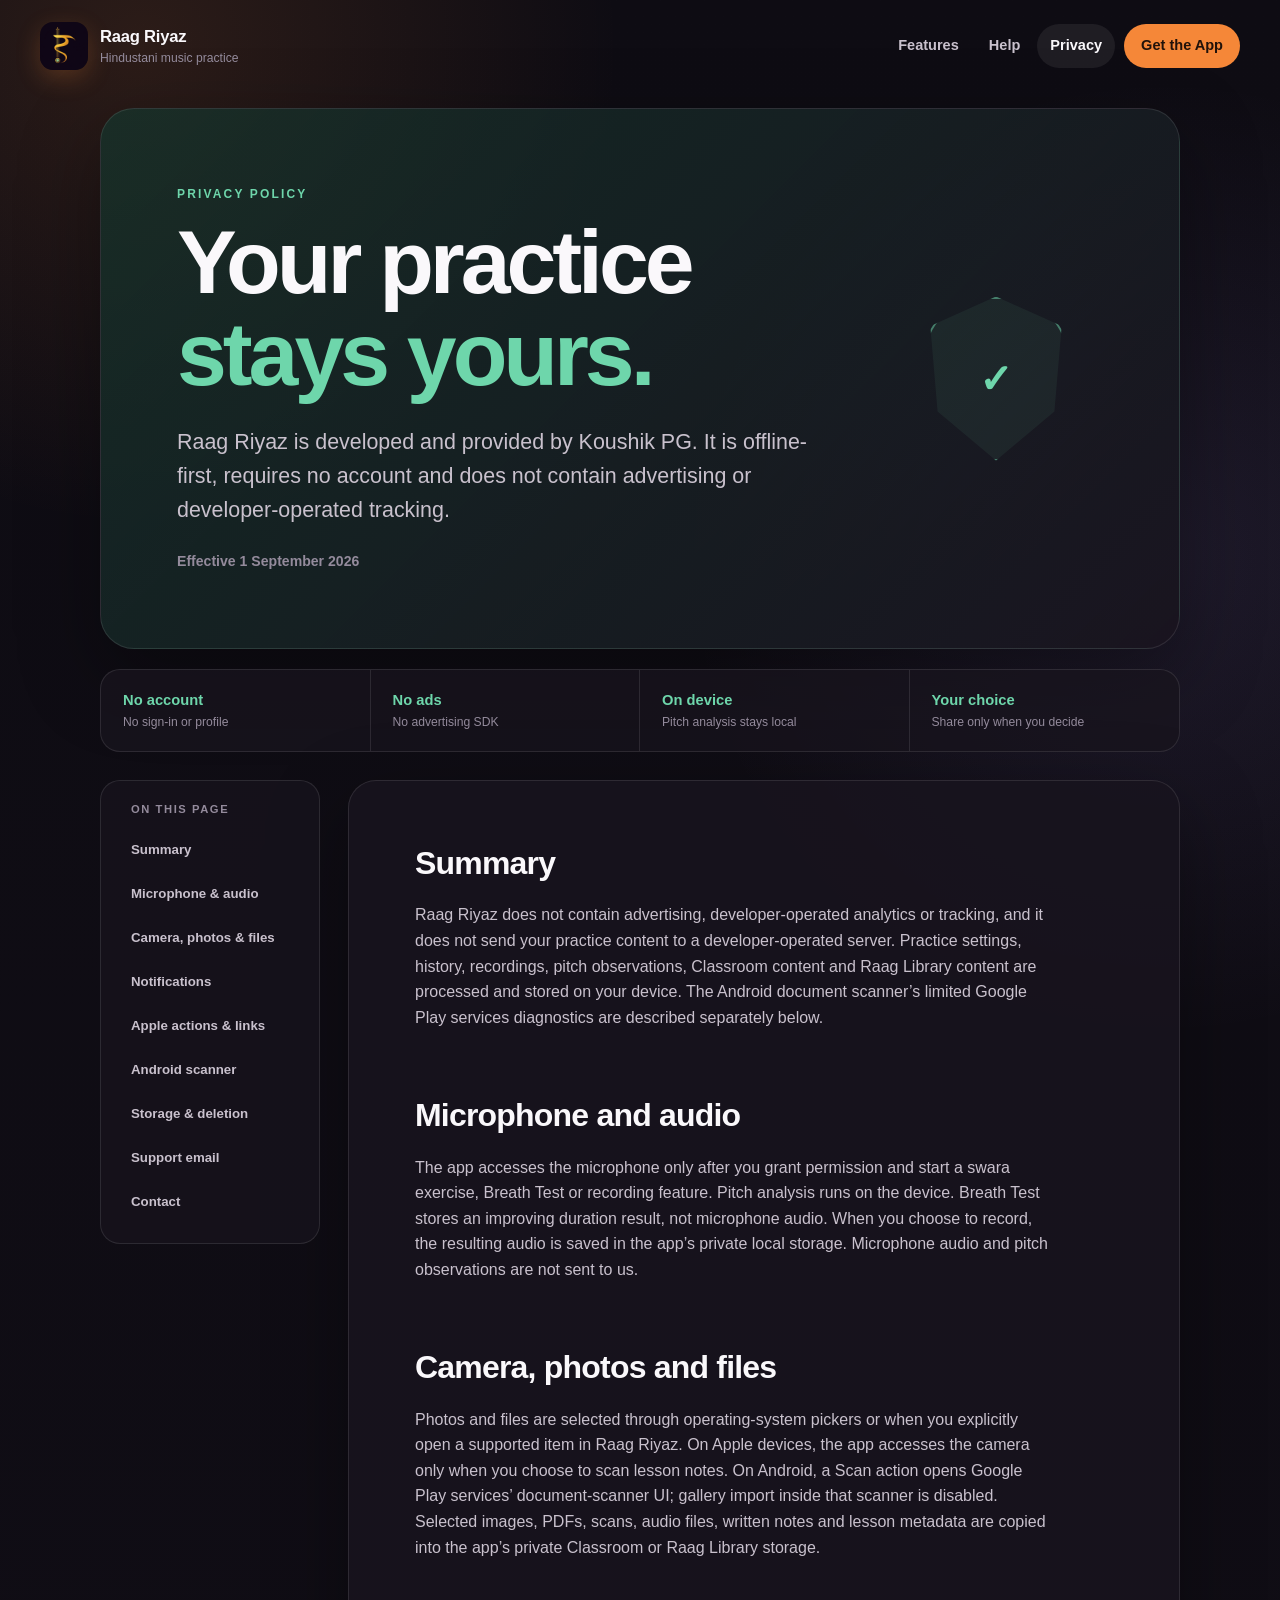
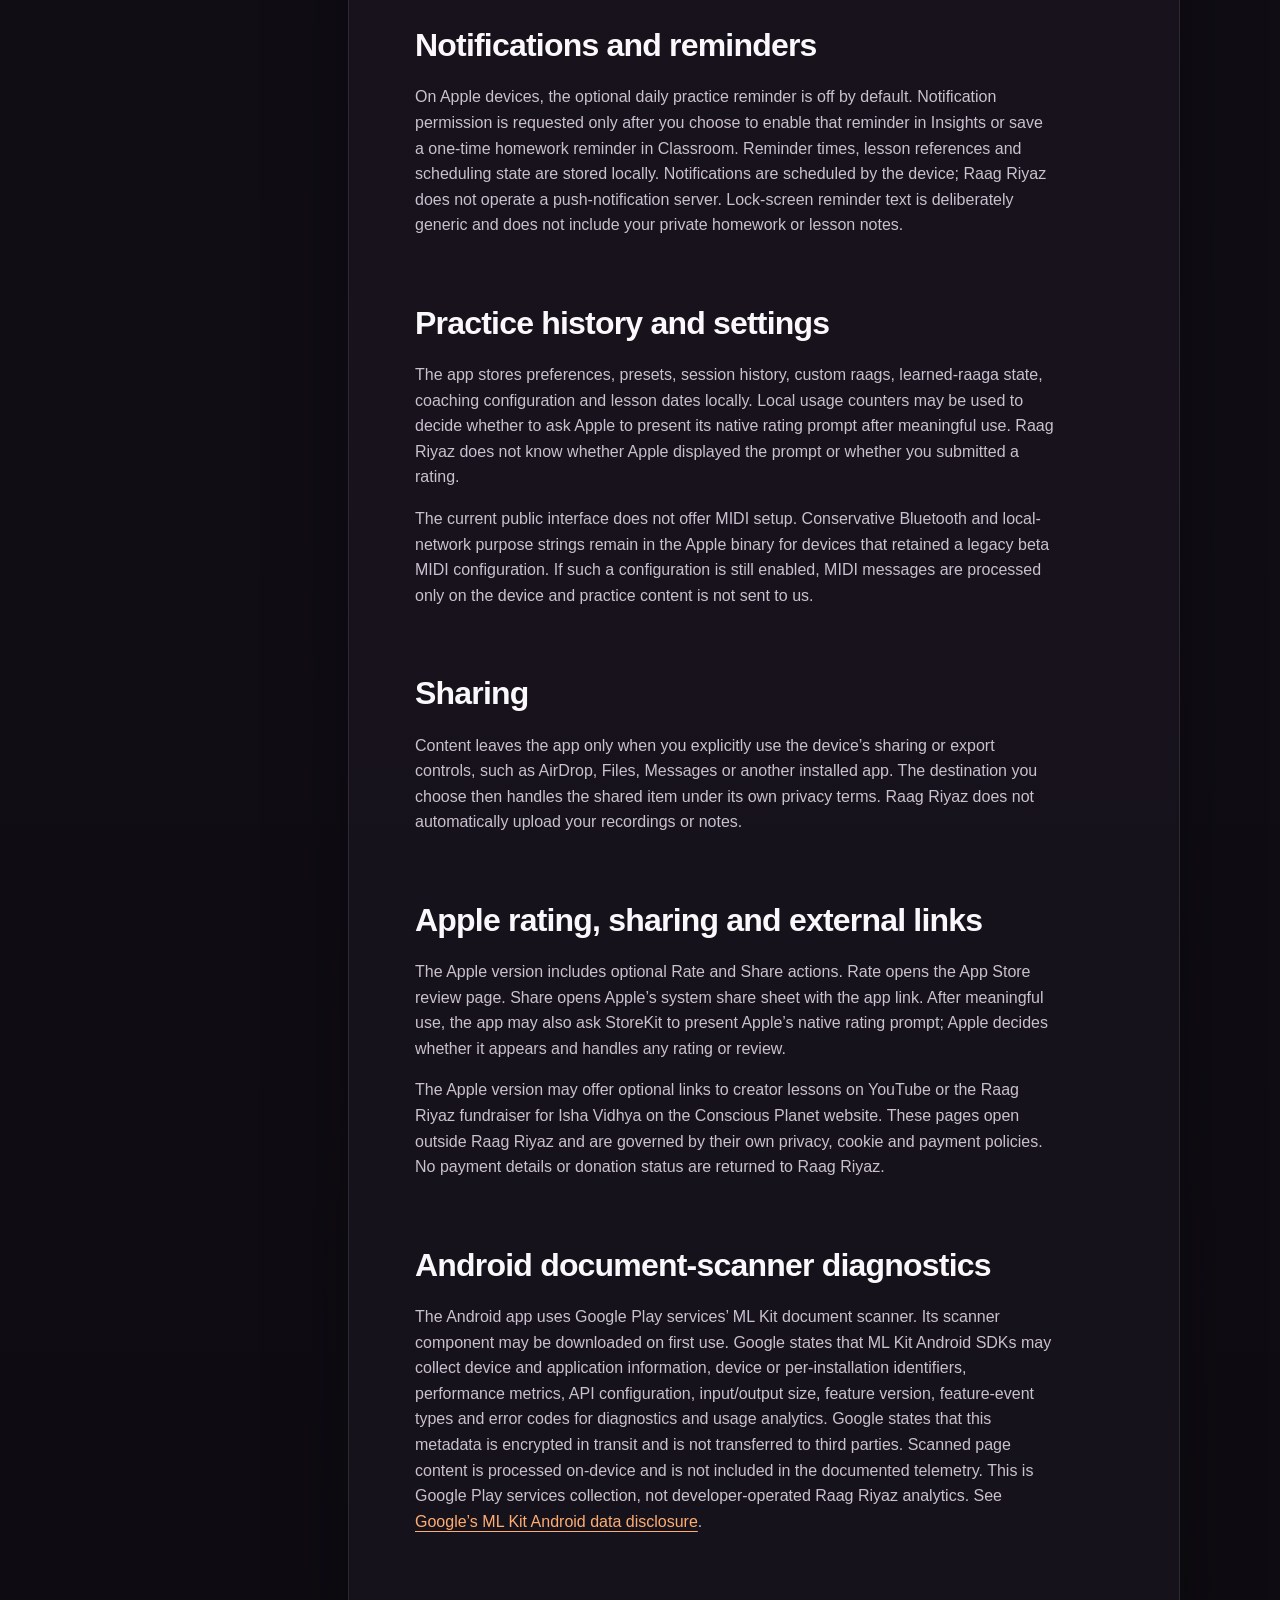
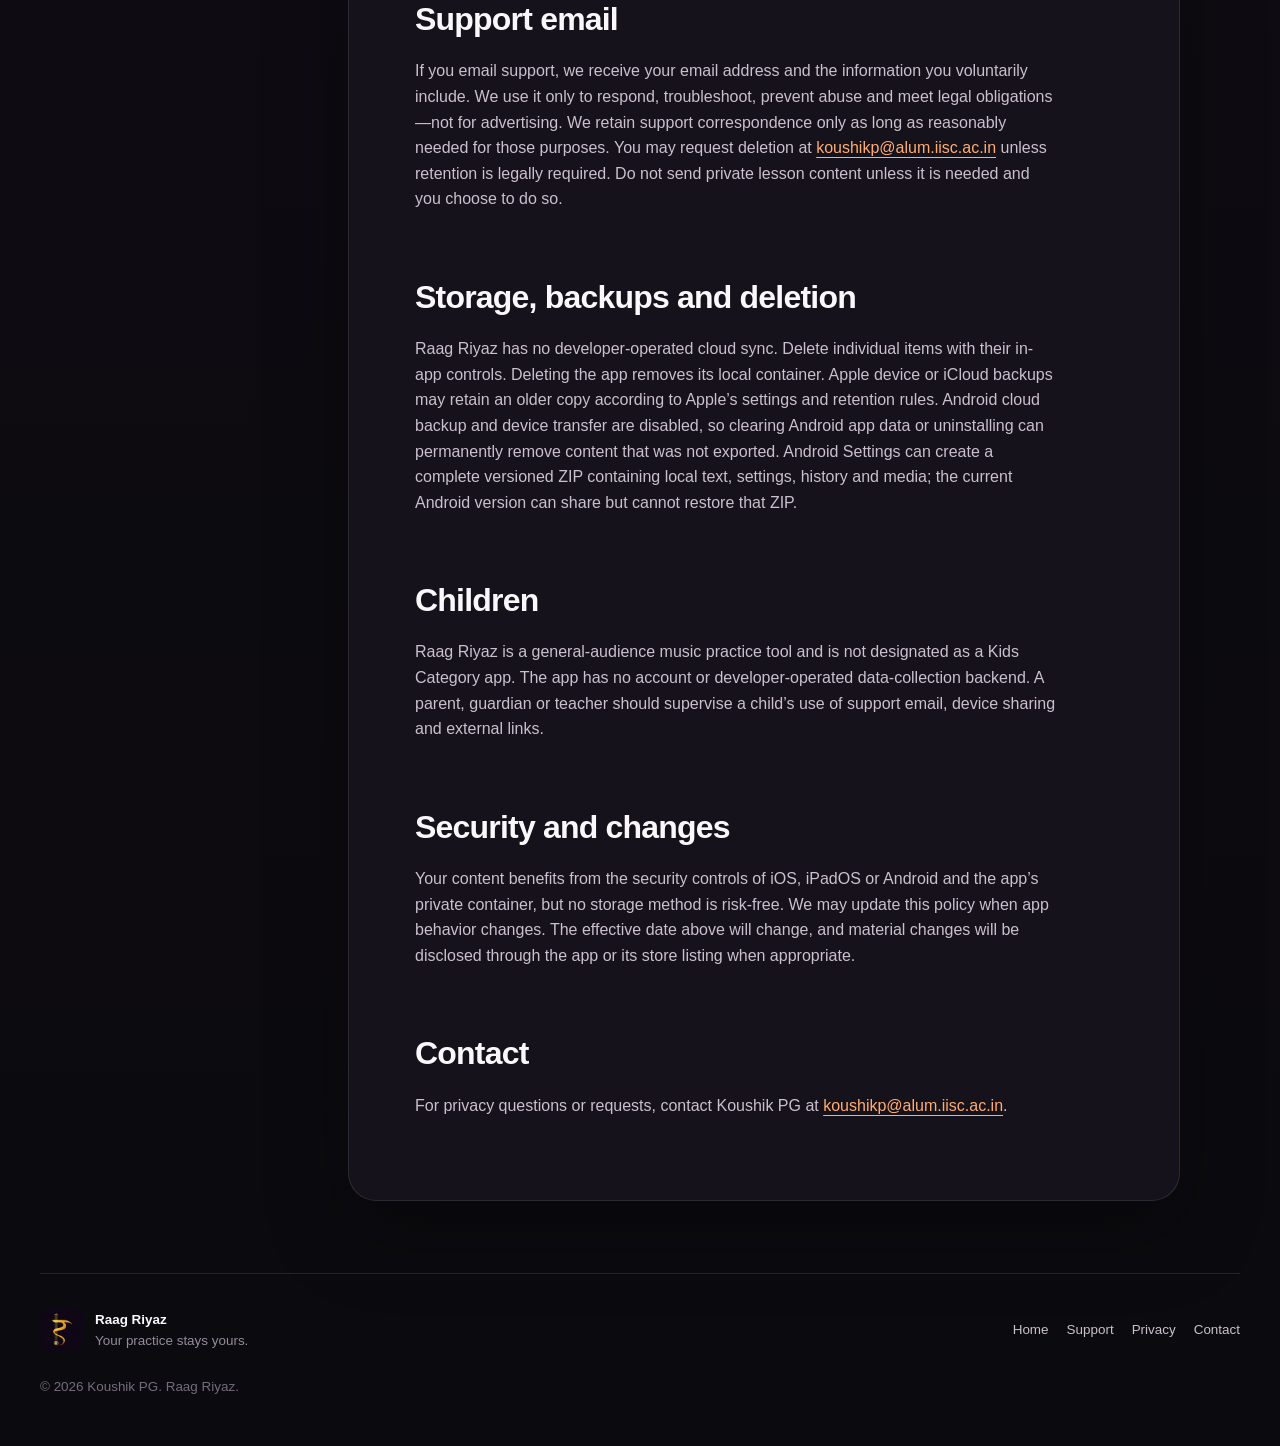
==== commit f9ad0a20: "Rename nav CTA to Get the App, linking to both store badges" ====
--- a/privacy.html
+++ b/privacy.html
@@ -31,7 +31,7 @@
       <a href="index.html#features">Features</a>
       <a href="index.html#support">Help</a>
       <a aria-current="page" href="privacy.html">Privacy</a>
-      <a class="nav-cta" href="https://apps.apple.com/app/id6798105423">App Store</a>
+      <a class="nav-cta" href="index.html#platforms">Get the App</a>
     </nav>
   </header>
 
--- a/styles.css
+++ b/styles.css
@@ -346,6 +346,47 @@
   background: #91e6c3;
 }
 
+.button.store {
+  min-width: 176px;
+  flex-direction: row;
+  gap: 11px;
+  background: linear-gradient(135deg, rgba(255, 255, 255, 0.10), rgba(255, 255, 255, 0.045));
+  border-color: rgba(255, 255, 255, 0.26);
+  color: #fff;
+  box-shadow: 0 14px 34px rgba(0, 0, 0, 0.38);
+}
+
+.button.store:hover {
+  background: linear-gradient(135deg, rgba(255, 255, 255, 0.15), rgba(255, 255, 255, 0.07));
+  border-color: rgba(255, 255, 255, 0.42);
+  color: #fff;
+}
+
+.store-logo {
+  width: 21px;
+  height: 21px;
+  flex: none;
+  display: block;
+}
+
+.store-copy {
+  display: flex;
+  flex-direction: column;
+  align-items: flex-start;
+  line-height: 1.12;
+}
+
+.store-copy .button-kicker {
+  font-size: 0.62rem;
+  letter-spacing: 0.06em;
+  color: rgba(255, 255, 255, 0.62);
+}
+
+.store-copy strong {
+  font-size: 1.06rem;
+  color: #fff;
+}
+
 .trust-list {
   display: flex;
   flex-wrap: wrap;
